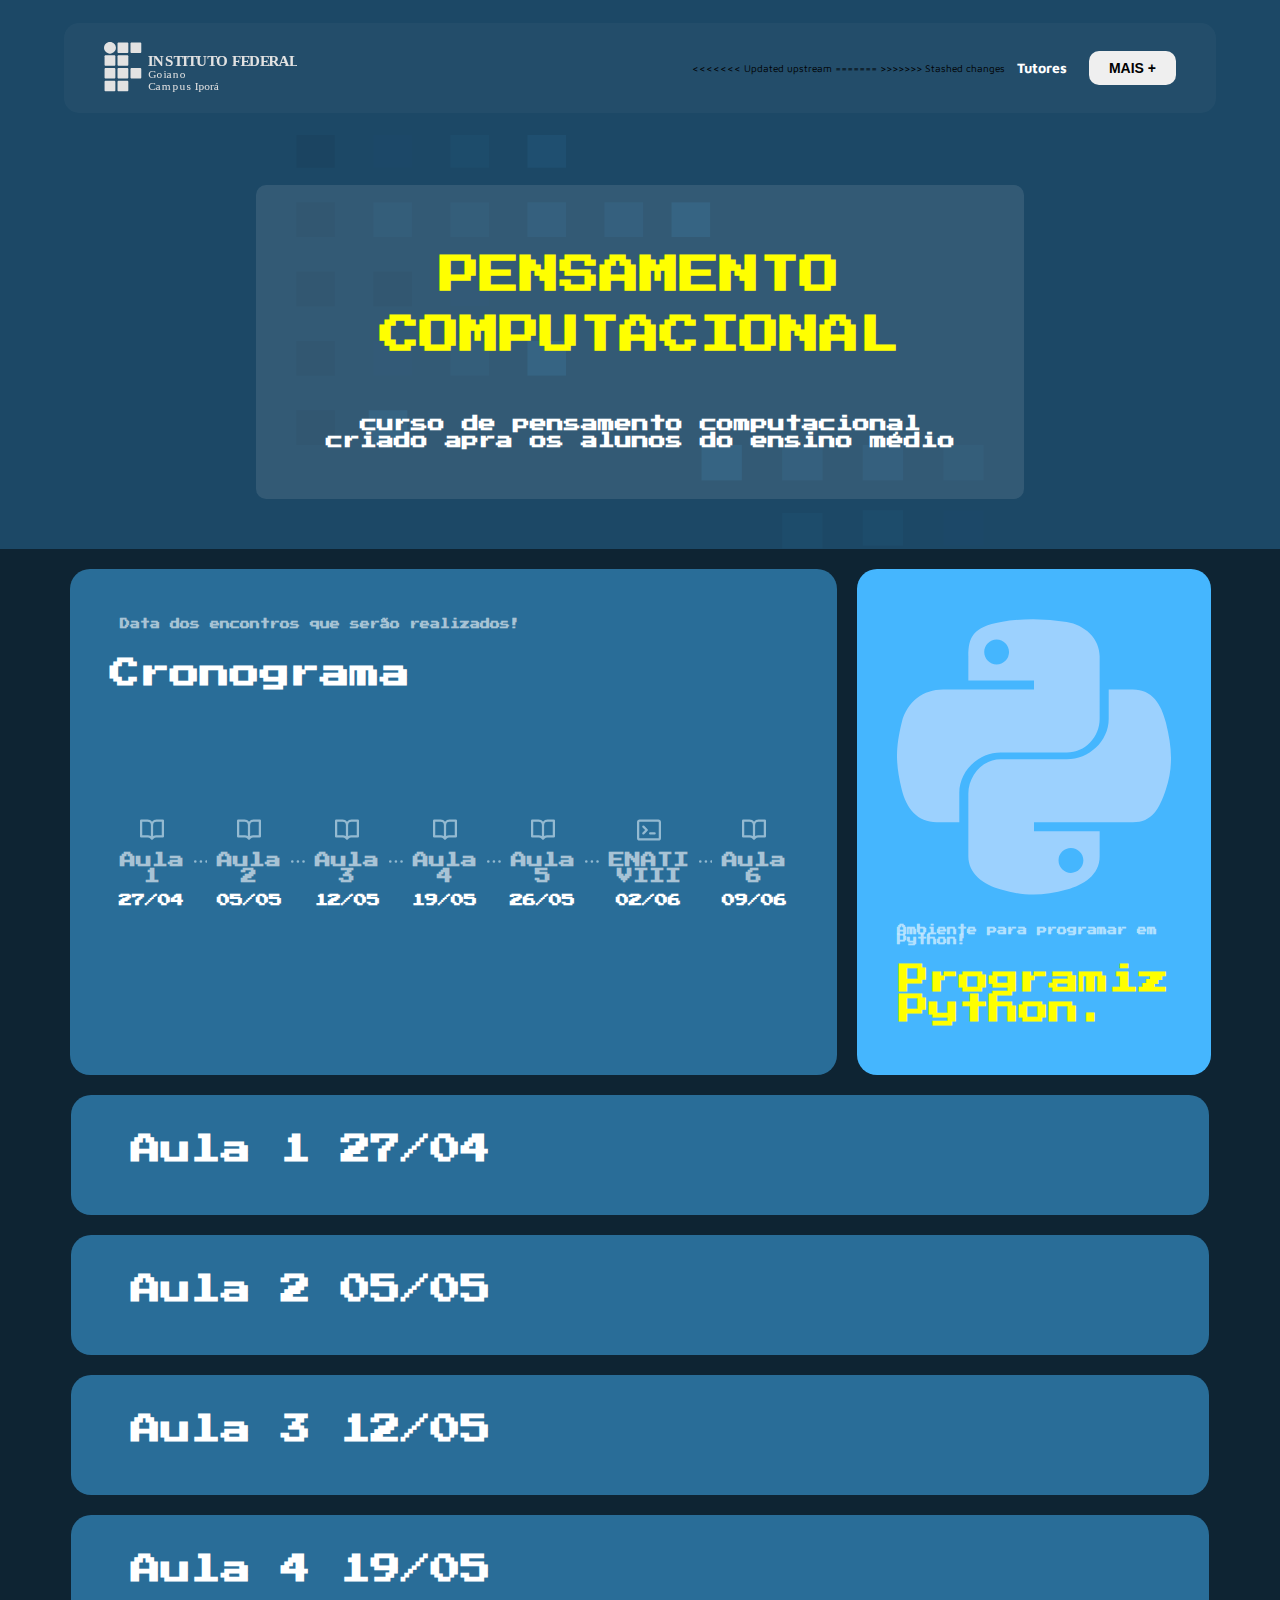
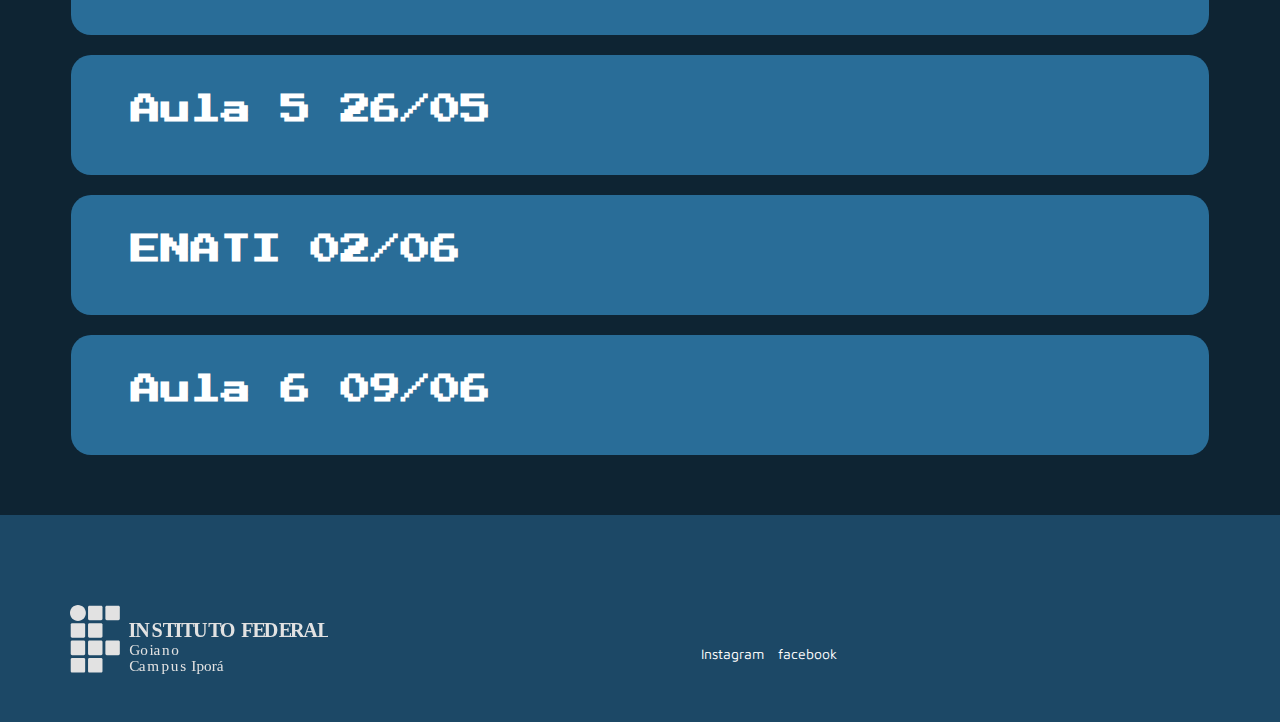
==== index.html @ 0d2b912d "comit1420110522" ====
<!DOCTYPE html>
<html>
	<head>
		<meta charset="UTF-8" />
		<meta http-equiv="X-UA-Compatible" content="IE=edge" />
		<meta name="viewport" content="width=device-width, initial-scale=1.0" />
		<link rel="preconnect" href="https://fonts.googleapis.com" />
		<link rel="preconnect" href="https://fonts.gstatic.com" crossorigin />

		<link href="https://fonts.googleapis.com/css2?family=Maven+Pro:wght@400;600;700;800&family=Press+Start+2P&display=swap" rel="stylesheet">
		<link rel="stylesheet" href="https://fonts.sandbox.google.com/css2?family=Material+Symbols+Outlined:opsz,wght,FILL,GRAD@48,400,0,0" />
	
		<link
			href="https://fonts.googleapis.com/icon?family=Material+Icons"
			rel="stylesheet"
		/>
		<link rel="stylesheet" href="css/main.css" />
		<link rel="stylesheet" href="css/list.css" />
		<link rel="stylesheet" href="css/cards.css" />
		<link rel="stylesheet" href="css/header.css" />
		<link rel="stylesheet" href="css/standart.css" />
		<link rel="stylesheet" href="css/footer.css" />
		


		<link rel="stylesheet" href="css/mobile/header_mobile.css">
		<link rel="stylesheet" href="css/mobile/standart_mobile.css">
		<link rel="stylesheet" href="css/mobile/cards_mobile.css">
		<link rel="stylesheet" href="css/mobile/footer_mobile.css">
		<link rel="stylesheet" href="css/mobile/cronograma_mobile.css">




		<script type="text/javascript" src="javascript/ancora.js" defer></script>
		

		<script type="text/javascript" src="javascript/ancora.js" defer></script>
		<link rel="stylesheet" href="css/svg.css">
		<link rel="stylesheet" href="css/cronograma.css">
		<title>POC</title>
	</head>
	<body>
		
		<div class="container">
			<div class="apresentation-img">
				<svg width="1412" height="1849" viewBox="0 0 1412 1849" fill="none" xmlns="http://www.w3.org/2000/svg">
					<rect width="1412" height="1849" fill="#C80000" fill-opacity="0.01"/>
					<rect y="273.346" width="79.1434" height="71.1838" fill="#0E2433"/>
					<rect y="415.713" width="79.1434" height="71.1839" fill="#0E2433"/>
					<path d="M0 842.816H79.1434V914H0V842.816Z" fill="#0E2433"/>
					<rect x="158.287" y="558.081" width="79.1434" height="71.1838" fill="#0E2433"/>
					<rect y="558.081" width="79.1434" height="71.1838" fill="#0E2433"/>
					<rect y="700.449" width="79.1434" height="71.1838" fill="#0E2433"/>
					<rect x="158.287" y="700.449" width="79.1434" height="71.1838" fill="#1C4877"/>
					<rect x="158.287" y="273.346" width="79.1434" height="71.1838" fill="#1C4877"/>
					<rect x="316.574" y="558.081" width="79.1434" height="71.1838" fill="#1C4877"/>
					<rect y="130.978" width="79.1434" height="71.1838" fill="#1C4877"/>
					<rect x="316.574" y="415.713" width="79.1434" height="71.1839" fill="#296D98"/>
					<rect width="79.1434" height="71.1838" fill="#296D98"/>
					<rect x="316.574" y="700.449" width="79.1434" height="71.1838" fill="#296D98"/>
					<rect x="158.287" y="415.713" width="79.1434" height="71.1839" fill="#296D98"/>
					<rect x="316.574" y="136.673" width="79.1434" height="71.1838" fill="#296D98"/>
					<rect x="316.574" y="273.346" width="79.1434" height="71.1838" fill="#296D98"/>
					<rect x="158.287" y="130.978" width="79.1434" height="71.1838" fill="#296D98"/>
					<rect x="633.147" y="415.713" width="79.1434" height="71.1839" fill="#3792CB"/>
					<rect x="316.574" width="79.1434" height="71.1838" fill="#3792CB"/>
					<rect x="474.86" y="273.346" width="79.1434" height="71.1838" fill="#3792CB"/>
					<rect x="474.86" y="415.713" width="79.1434" height="71.1839" fill="#3792CB"/>
					<rect x="158.287" width="79.1434" height="71.1838" fill="#3792CB"/>
					<rect x="148.79" y="842.816" width="79.1434" height="71.1838" fill="#45B6FE"/>
					<rect x="475" width="79.1434" height="71.1838" fill="#45B6FE"/>
					<rect x="474.86" y="700.449" width="79.1434" height="71.1838" fill="#45B6FE"/>
					<rect x="770.857" y="415.713" width="79.1434" height="71.1839" fill="#45B6FE"/>
					<rect width="82.7747" height="72.8193" transform="matrix(-1 0 0 1 1412 1193.63)" fill="#0E2433"/>
					<rect width="82.7747" height="72.8194" transform="matrix(-1 0 0 1 1412 1339.26)" fill="#0E2433"/>
					<path d="M1412 1776.18H1329.23V1849H1412V1776.18Z" fill="#0E2433"/>
					<rect width="82.7747" height="72.8193" transform="matrix(-1 0 0 1 1246.45 1484.9)" fill="#0E2433"/>
					<rect width="82.7747" height="72.8193" transform="matrix(-1 0 0 1 1412 1484.9)" fill="#0E2433"/>
					<rect width="82.7747" height="72.8193" transform="matrix(-1 0 0 1 1412 1630.54)" fill="#0E2433"/>
					<rect width="82.7747" height="72.8193" transform="matrix(-1 0 0 1 1246.45 1630.54)" fill="#1C4877"/>
					<rect width="82.7747" height="72.8193" transform="matrix(-1 0 0 1 1246.45 1193.63)" fill="#1C4877"/>
					<rect width="82.7747" height="72.8193" transform="matrix(-1 0 0 1 1080.9 1484.9)" fill="#1C4877"/>
					<rect width="82.7747" height="72.8193" transform="matrix(-1 0 0 1 1412 1047.99)" fill="#1C4877"/>
					<rect width="82.7747" height="72.8194" transform="matrix(-1 0 0 1 1080.9 1339.26)" fill="#296D98"/>
					<rect width="82.7747" height="72.8193" transform="matrix(-1 0 0 1 1412 914)" fill="#296D98"/>
					<rect width="82.7747" height="72.8193" transform="matrix(-1 0 0 1 1080.9 1630.54)" fill="#296D98"/>
					<rect width="82.7747" height="72.8194" transform="matrix(-1 0 0 1 1246.45 1339.26)" fill="#296D98"/>
					<rect width="82.7747" height="72.8193" transform="matrix(-1 0 0 1 1080.9 1053.81)" fill="#296D98"/>
					<rect width="82.7747" height="72.8193" transform="matrix(-1 0 0 1 1080.9 1193.63)" fill="#296D98"/>
					<rect width="82.7747" height="72.8193" transform="matrix(-1 0 0 1 1246.45 1047.99)" fill="#296D98"/>
					<rect width="82.7747" height="72.8194" transform="matrix(-1 0 0 1 749.803 1339.26)" fill="#3792CB"/>
					<rect width="82.7747" height="72.8193" transform="matrix(-1 0 0 1 1080.9 914)" fill="#3792CB"/>
					<rect width="82.7747" height="72.8193" transform="matrix(-1 0 0 1 915.352 1193.63)" fill="#3792CB"/>
					<rect width="82.7747" height="72.8194" transform="matrix(-1 0 0 1 915.352 1339.26)" fill="#3792CB"/>
					<rect width="82.7747" height="72.8193" transform="matrix(-1 0 0 1 1246.45 914)" fill="#3792CB"/>
					<rect width="82.7747" height="72.8193" transform="matrix(-1 0 0 1 1256.38 1776.18)" fill="#45B6FE"/>
					<rect width="82.7747" height="72.8193" transform="matrix(-1 0 0 1 915.206 914)" fill="#45B6FE"/>
					<rect width="82.7747" height="72.8193" transform="matrix(-1 0 0 1 915.352 1630.54)" fill="#45B6FE"/>
					<rect width="82.7747" height="72.8194" transform="matrix(-1 0 0 1 605.775 1339.26)" fill="#45B6FE"/>
					</svg>
					
					
			</div>
	
			<header>
				<div class="header-container">
					<div class="logo">
						<a href="index.html"><img src="images/logoIfCinza.svg" alt="" /></a>
						
					</div>
	
					<div class="nav-menu">
						<ul>
<<<<<<< Updated upstream

												
=======
>>>>>>> Stashed changes
							<li><a href="tutores.html">Tutores</a></li>
							
						</ul>
	
						<a href="https://ifgoiano.edu.br/home/index.php/ipora.html" target="_blank"><button>MAIS +</button></a>
					</div>
					<div class="nav-button">
						<span class="material-symbols-outlined">menu</span>
					</div>
				</div>
			</header>
	
		   
			<div id="apresentation">
				<h1>PENSAMENTO COMPUTACIONAL</h1>
				<h3>curso de pensamento computacional criado apra os alunos do ensino médio</h3>
			</div>
	
			<div class="card-container">
				<div class="card medium">
			
					<h4>Data dos encontros que serão realizados!</h4>
	
					<div class="card-content">

						<h2>Cronograma</h2>

						<div class="cronograma recolhido">
							<div class="cronograma-content">

										
							<div class="cronograna-aula">
								<a href="#card-aula1" class="link">
									<svg xmlns:xlink="http://www.w3.org/1999/xlink" xmlns="http://www.w3.org/2000/svg" aria-hidden="true" height="24" viewBox="0 0 16 16" version="1.1" width="24" data-view-component="true" class="octicon octicon-book mr-2 svg-cronograma">
										<path fill-rule="evenodd" d="M0 1.75A.75.75 0 01.75 1h4.253c1.227 0 2.317.59 3 1.501A3.744 3.744 0 0111.006 1h4.245a.75.75 0 01.75.75v10.5a.75.75 0 01-.75.75h-4.507a2.25 2.25 0 00-1.591.659l-.622.621a.75.75 0 01-1.06 0l-.622-.621A2.25 2.25 0 005.258 13H.75a.75.75 0 01-.75-.75V1.75zm8.755 3a2.25 2.25 0 012.25-2.25H14.5v9h-3.757c-.71 0-1.4.201-1.992.572l.004-7.322zm-1.504 7.324l.004-5.073-.002-2.253A2.25 2.25 0 005.003 2.5H1.5v9h3.757a3.75 3.75 0 011.994.574z" ></path>
									</svg>
									<h4>Aula 1</h4>
									<h5>27/04</h5>
								</a>
							</div>

							<svg class="reticences" xmlns:xlink="http://www.w3.org/1999/xlink" xmlns="http://www.w3.org/2000/svg" aria-label="More options" role="img" height="24" viewBox="0 0 16 16" version="1.1" width="24" data-view-component="true" class="octicon octicon-kebab-horizontal">
								<path d="M8 9a1.5 1.5 0 100-3 1.5 1.5 0 000 3zM1.5 9a1.5 1.5 0 100-3 1.5 1.5 0 000 3zm13 0a1.5 1.5 0 100-3 1.5 1.5 0 000 3z" fill="#8B949E"  class="svg-pontos"></path>
							</svg>

							<div class="cronograna-aula">
								<a href="#card-aula2" class="link">
									<svg xmlns:xlink="http://www.w3.org/1999/xlink" xmlns="http://www.w3.org/2000/svg" aria-hidden="true" height="24" viewBox="0 0 16 16" version="1.1" width="24" data-view-component="true" class="octicon octicon-book mr-2 svg-cronograma">
										<path fill-rule="evenodd" d="M0 1.75A.75.75 0 01.75 1h4.253c1.227 0 2.317.59 3 1.501A3.744 3.744 0 0111.006 1h4.245a.75.75 0 01.75.75v10.5a.75.75 0 01-.75.75h-4.507a2.25 2.25 0 00-1.591.659l-.622.621a.75.75 0 01-1.06 0l-.622-.621A2.25 2.25 0 005.258 13H.75a.75.75 0 01-.75-.75V1.75zm8.755 3a2.25 2.25 0 012.25-2.25H14.5v9h-3.757c-.71 0-1.4.201-1.992.572l.004-7.322zm-1.504 7.324l.004-5.073-.002-2.253A2.25 2.25 0 005.003 2.5H1.5v9h3.757a3.75 3.75 0 011.994.574z" ></path>
									</svg>
									<h4>Aula 2</h4>
									<h5>05/05</h5>
								</a>
							</div>

							<svg class="reticences"  xmlns:xlink="http://www.w3.org/1999/xlink" xmlns="http://www.w3.org/2000/svg" aria-label="More options" role="img" height="24" viewBox="0 0 16 16" version="1.1" width="24" data-view-component="true" class="octicon octicon-kebab-horizontal">
								<path d="M8 9a1.5 1.5 0 100-3 1.5 1.5 0 000 3zM1.5 9a1.5 1.5 0 100-3 1.5 1.5 0 000 3zm13 0a1.5 1.5 0 100-3 1.5 1.5 0 000 3z" fill="#8B949E" class="svg-pontos"></path>
							</svg>

							<div class="cronograna-aula">
								<a href="#card-aula3" class="link">
									<svg xmlns:xlink="http://www.w3.org/1999/xlink" xmlns="http://www.w3.org/2000/svg" aria-hidden="true" height="24" viewBox="0 0 16 16" version="1.1" width="24" data-view-component="true" class="octicon octicon-book mr-2 svg-cronograma">
										<path fill-rule="evenodd" d="M0 1.75A.75.75 0 01.75 1h4.253c1.227 0 2.317.59 3 1.501A3.744 3.744 0 0111.006 1h4.245a.75.75 0 01.75.75v10.5a.75.75 0 01-.75.75h-4.507a2.25 2.25 0 00-1.591.659l-.622.621a.75.75 0 01-1.06 0l-.622-.621A2.25 2.25 0 005.258 13H.75a.75.75 0 01-.75-.75V1.75zm8.755 3a2.25 2.25 0 012.25-2.25H14.5v9h-3.757c-.71 0-1.4.201-1.992.572l.004-7.322zm-1.504 7.324l.004-5.073-.002-2.253A2.25 2.25 0 005.003 2.5H1.5v9h3.757a3.75 3.75 0 011.994.574z"></path>
									</svg>
									<h4>Aula 3</h4>
									<h5>12/05</h5>
								</a>
							</div>

							<svg class="reticences"  xmlns:xlink="http://www.w3.org/1999/xlink" xmlns="http://www.w3.org/2000/svg" aria-label="More options" role="img" height="24" viewBox="0 0 16 16" version="1.1" width="24" data-view-component="true" class="octicon octicon-kebab-horizontal">
								<path d="M8 9a1.5 1.5 0 100-3 1.5 1.5 0 000 3zM1.5 9a1.5 1.5 0 100-3 1.5 1.5 0 000 3zm13 0a1.5 1.5 0 100-3 1.5 1.5 0 000 3z" fill="#8B949E" class="svg-pontos"></path>
							</svg>

							<div class="cronograna-aula">
								<a href="#card-aula4" class="link">
									<svg xmlns:xlink="http://www.w3.org/1999/xlink" xmlns="http://www.w3.org/2000/svg" aria-hidden="true" height="24" viewBox="0 0 16 16" version="1.1" width="24" data-view-component="true" class="octicon octicon-book mr-2 svg-cronograma">
										<path fill-rule="evenodd" d="M0 1.75A.75.75 0 01.75 1h4.253c1.227 0 2.317.59 3 1.501A3.744 3.744 0 0111.006 1h4.245a.75.75 0 01.75.75v10.5a.75.75 0 01-.75.75h-4.507a2.25 2.25 0 00-1.591.659l-.622.621a.75.75 0 01-1.06 0l-.622-.621A2.25 2.25 0 005.258 13H.75a.75.75 0 01-.75-.75V1.75zm8.755 3a2.25 2.25 0 012.25-2.25H14.5v9h-3.757c-.71 0-1.4.201-1.992.572l.004-7.322zm-1.504 7.324l.004-5.073-.002-2.253A2.25 2.25 0 005.003 2.5H1.5v9h3.757a3.75 3.75 0 011.994.574z" ></path>
									</svg>
									<h4>Aula 4</h4>
									<h5>19/05</h5>
								</a>
							</div>

							<svg class="reticences"  xmlns:xlink="http://www.w3.org/1999/xlink" xmlns="http://www.w3.org/2000/svg" aria-label="More options" role="img" height="24" viewBox="0 0 16 16" version="1.1" width="24" data-view-component="true" class="octicon octicon-kebab-horizontal">
								<path d="M8 9a1.5 1.5 0 100-3 1.5 1.5 0 000 3zM1.5 9a1.5 1.5 0 100-3 1.5 1.5 0 000 3zm13 0a1.5 1.5 0 100-3 1.5 1.5 0 000 3z" fill="#8B949E" class="svg-pontos"></path>
							</svg>

							<div class="cronograna-aula">
								<a href="#card-aula5" class="link">
									<svg xmlns:xlink="http://www.w3.org/1999/xlink" xmlns="http://www.w3.org/2000/svg" aria-hidden="true" height="24" viewBox="0 0 16 16" version="1.1" width="24" data-view-component="true" class="octicon octicon-book mr-2 svg-cronograma">
										<path fill-rule="evenodd" d="M0 1.75A.75.75 0 01.75 1h4.253c1.227 0 2.317.59 3 1.501A3.744 3.744 0 0111.006 1h4.245a.75.75 0 01.75.75v10.5a.75.75 0 01-.75.75h-4.507a2.25 2.25 0 00-1.591.659l-.622.621a.75.75 0 01-1.06 0l-.622-.621A2.25 2.25 0 005.258 13H.75a.75.75 0 01-.75-.75V1.75zm8.755 3a2.25 2.25 0 012.25-2.25H14.5v9h-3.757c-.71 0-1.4.201-1.992.572l.004-7.322zm-1.504 7.324l.004-5.073-.002-2.253A2.25 2.25 0 005.003 2.5H1.5v9h3.757a3.75 3.75 0 011.994.574z" ></path>
									</svg>
									<h4>Aula 5</h4>
									<h5>26/05</h5>
								</a>
							</div>

							<svg class="reticences" xmlns:xlink="http://www.w3.org/1999/xlink" xmlns="http://www.w3.org/2000/svg" aria-label="More options" role="img" height="24" viewBox="0 0 16 16" version="1.1" width="24" data-view-component="true" class="octicon octicon-kebab-horizontal">
								<path d="M8 9a1.5 1.5 0 100-3 1.5 1.5 0 000 3zM1.5 9a1.5 1.5 0 100-3 1.5 1.5 0 000 3zm13 0a1.5 1.5 0 100-3 1.5 1.5 0 000 3z" fill="#8B949E" class="svg-pontos"></path>
							</svg>

							<div class="cronograna-aula">
								<a href="#card-enati" class="link">
									<svg xmlns:xlink="http://www.w3.org/1999/xlink" xmlns="http://www.w3.org/2000/svg" aria-hidden="true" height="24" viewBox="0 0 16 16" version="1.1" width="24" data-view-component="true" class="octicon octicon-terminal mr-2">
										<path fill-rule="evenodd" d="M0 2.75C0 1.784.784 1 1.75 1h12.5c.966 0 1.75.784 1.75 1.75v10.5A1.75 1.75 0 0114.25 15H1.75A1.75 1.75 0 010 13.25V2.75zm1.75-.25a.25.25 0 00-.25.25v10.5c0 .138.112.25.25.25h12.5a.25.25 0 00.25-.25V2.75a.25.25 0 00-.25-.25H1.75zM7.25 8a.75.75 0 01-.22.53l-2.25 2.25a.75.75 0 11-1.06-1.06L5.44 8 3.72 6.28a.75.75 0 111.06-1.06l2.25 2.25c.141.14.22.331.22.53zm1.5 1.5a.75.75 0 000 1.5h3a.75.75 0 000-1.5h-3z" fill="#C9D1D9" class="svg-pontos"></path>
									</svg>
									<h4>ENATI VIII</h4>
									<h5>02/06</h5>
								</a>
							</div>

							<svg class="reticences"  xmlns:xlink="http://www.w3.org/1999/xlink" xmlns="http://www.w3.org/2000/svg" aria-label="More options" role="img" height="24" viewBox="0 0 16 16" version="1.1" width="24" data-view-component="true" class="octicon octicon-kebab-horizontal">
								<path d="M8 9a1.5 1.5 0 100-3 1.5 1.5 0 000 3zM1.5 9a1.5 1.5 0 100-3 1.5 1.5 0 000 3zm13 0a1.5 1.5 0 100-3 1.5 1.5 0 000 3z" fill="#8B949E" class="svg-pontos"></path>
							</svg>

							<div class="cronograna-aula">
								<a href="#card-aula6" class="link">
									<svg xmlns:xlink="http://www.w3.org/1999/xlink" xmlns="http://www.w3.org/2000/svg" aria-hidden="true" height="24" viewBox="0 0 16 16" version="1.1" width="24" data-view-component="true" class="octicon octicon-book mr-2 svg-cronograma">
										<path fill-rule="evenodd" d="M0 1.75A.75.75 0 01.75 1h4.253c1.227 0 2.317.59 3 1.501A3.744 3.744 0 0111.006 1h4.245a.75.75 0 01.75.75v10.5a.75.75 0 01-.75.75h-4.507a2.25 2.25 0 00-1.591.659l-.622.621a.75.75 0 01-1.06 0l-.622-.621A2.25 2.25 0 005.258 13H.75a.75.75 0 01-.75-.75V1.75zm8.755 3a2.25 2.25 0 012.25-2.25H14.5v9h-3.757c-.71 0-1.4.201-1.992.572l.004-7.322zm-1.504 7.324l.004-5.073-.002-2.253A2.25 2.25 0 005.003 2.5H1.5v9h3.757a3.75 3.75 0 011.994.574z" ></path>
									</svg>
									<h4>Aula 6</h4>
									<h5>09/06</h5>
								</a>
							</div>
							</div>
					
							<div class="botao-expandir">
								<span id="expandir" class="material-symbols-outlined">
									expand_more
									</span>
							</div>

						</div>
					</div>
					
				</div>
				<div class="card small" id="card-programiz">
					<svg xmlns:xlink="http://www.w3.org/1999/xlink" xmlns="http://www.w3.org/2000/svg"  viewBox="0 0 24 25" class="change-lang-btn-icon svg replaced-svg svg-python" width="24"  height="25" >
						<path fill-opacity="1" d="M9.091 11.663h5.782c1.61 0 2.877-1.353 2.877-2.96V3.225c0-1.559-1.315-2.73-2.886-2.99A18.088 18.088 0 0011.853 0a16.25 16.25 0 00-2.738.235c-2.45.43-2.866 1.33-2.866 2.99v2.132H12v.788H4.025C2.342 6.145.868 7.152.408 9.064c-.532 2.191-.556 3.531 0 5.82.411 1.702 1.394 2.888 3.076 2.888h1.972V15.2c0-1.9 1.672-3.538 3.635-3.538zm-.364-7.707c-.6 0-1.087-.489-1.087-1.093 0-.606.486-1.1 1.087-1.1.597 0 1.086.494 1.086 1.1a1.09 1.09 0 01-1.086 1.093zm14.83 5.108c-.416-1.665-1.21-2.919-2.895-2.919h-2.118v2.558c0 1.98-1.744 3.551-3.671 3.551H9.091c-1.584 0-2.842 1.444-2.842 3.02v5.479c0 1.558 1.338 2.475 2.868 2.923 1.833.535 3.568.632 5.76 0 1.458-.42 2.873-1.264 2.873-2.923V18.56H12v-.788h8.662c1.682 0 2.31-1.138 2.895-2.89.604-1.801.578-3.506 0-5.818zm-8.32 10.958c.6 0 1.087.488 1.087 1.093 0 .606-.486 1.1-1.087 1.1a1.095 1.095 0 01-1.086-1.1 1.09 1.09 0 011.086-1.093z" ></path>
					</svg>

					<h4>Ambiente para programar em Python!</h4>
	
					<div class="card-items">
						<div class="card-content">
							<h2>Programiz Python.</h2>
						</div>
					</div>
				</div>
		
				<div class="card large" id="card-aula1">	
					<div class="card-content">
						<h2>Aula 1 27/04</h2>
	
						<p>
							
						</p>
					</div>
				</div>

				<div class="card large" id="card-aula2">	
					<div class="card-content">
						<h2>Aula 2 05/05</h2>
	
						<p>
							
						</p>
					</div>
				</div>

				<div class="card large" id="card-aula3">	
					<div class="card-content">
						<h2>Aula 3 12/05</h2>
	
						<p>
							
						</p>
					</div>
				</div>

				<div class="card large" id="card-aula4">	
					<div class="card-content">
						<h2>Aula 4 19/05</h2>
	
						<p>
							
						</p>
					</div>
				</div>

				<div class="card large" id="card-aula5">	
					<div class="card-content">
						<h2>Aula 5 26/05</h2>
	
						<p>
							
						</p>
					</div>
				</div>

				<div class="card large" id="card-enati">	
					<div class="card-content">
						<h2>ENATI 02/06</h2>
	
						<p>
							
						</p>
					</div>
				</div>

				<div class="card large" id="card-aula6">	
					<div class="card-content">
						<h2>Aula 6 09/06</h2>
	
						<p>
							
						</p>
					</div>
				</div>
			</div>
		</div>

		<footer class="">
			<div class="upper">

				<div class="img">
					<img src="images/logoIfCinza.svg" alt="" />
				</div>
				

				<div class="social-media">
					<a
						href="https://www.instagram.com/ifgoianocampusipora/"
						target="_blank"
					>
						Instagram
					</a>

					<a
						href="https://www.facebook.com/ifgoianocampusipora/"
						target="_blank"
					>
						facebook
					</a>
				
				</div>
			</div>
			
				
			</div>
		</footer>

		<script src="javascript/mobile.js"></script>
	</body>
</html>
---- css/main.css ----
* {
	padding: 0;
	margin: 0;
	box-sizing: border-box;
}

:root{

	--blue-one:#0e2433;
	--blue-two:#1c4866;
	--blue-three:#296d98;
	--blue-four:#3792cb;
	--blue-five:#45b6fe;
	--yelow:#ffff00;
	--color-white:#fff;
	--color-black:#000;

	font-size: 62.5%;
}
body{
	font-family: 'Maven Pro', sans-serif;
	background-color: var(--blue-two);
	position: relative;
}

h1,h2,h3,h4,h5,h6{
	font-family: 'Press Start 2P', 'cursive';
}

.material-symbols-outlined{
	color: var(--color-white);
}

a{
	text-decoration: none;
	color: white;
}
---- css/list.css ----
.list-container {
	width: 100%;
	padding:2rem 6rem 6rem;

	display: flex;
	justify-content: space-between;
	flex-wrap: wrap;
	padding: 5rem;
	background-color: var(--color-white);
}

.list-item {
	width: 47%;
	display: flex;
	justify-content: space-between;
	align-items: center;
	margin-bottom: 30px;
}
.list-item > span {
	font-size: 6rem;
	color: var(--color-secondary);
}

.list-texts-container {
	margin-left: 20px;
}

.list-texts-container > span {
	display: block;
	color: var(--color-secondary);
	font-weight: bold;
	font-size: 1.9rem;
}

.list-texts-container > p {
	font-size: 1.5rem;
	text-align: justify;
}
---- css/cards.css ----
.card-container{
    width: 100%;
    background-color: var(--blue-one);
 
    padding:2rem 5rem 5rem;
    color: var(--color-white);

    display: flex;
    flex-wrap: wrap;
    align-items: center;
    justify-content: center;
    align-content: flex-start;
    padding-top: 1rem;
    
}

.card{
    
    background-color: var(--blue-three);
    width: 100%;

    height: 50.6rem;

    border-radius: 2rem;
    padding: 4rem;

    position: relative;

    
}

.card-content{
    z-index: 2;   
}

.card-content-aula{
    z-index: 2;
    width: 70%;
}


/* formataçao dos cards por tamanho */

/* ============================= card medio =========================== */

.card.small{
    cursor: pointer;
    background-color: var(--blue-five);
    max-width: 30%;
    margin: 1rem;

    display: flex;
    align-items: flex-start;
    flex-direction: column;
    justify-content: flex-end;
}

.card.small .card-items{
    display: flex;

    width: 100%;
    max-height: 100%;
}

.card.small h4{
    color:rgba(255, 255, 255, .6);

    padding:1rem ;
    padding-left:0 ;

    margin-bottom: 1rem;
}

.card.small h2{
    font-size: 3rem;
    padding:0 .2rem 1rem;
    color: var(--yelow);
}

.card.small p{
    font-size: 2rem;
   margin-top: 1rem;
   
    
}

.card.small .card-img{
    max-height: 30rem;
    height:100%;

    grid-area: a;
    align-self: flex-end;

}

.card.small .card-img img{
    width: 100%;
    height: 100%;
     
 }


/* ============================= card medio ===========================*/
.card.medium{
    
    max-width: 65%;
    margin: 1rem;
    
    display: flex;
    flex-direction: column;

   
}

.card.medium .card-content{
    width: 100%;
    height: 80%;
    
}

.card.medium h4{
    color:rgba(255, 255, 255, .6);

    padding:1rem;
}

.card.medium h2{
    font-size: 3rem;
    padding:2rem 0 ;
}

.card.medium p{
    font-size: 2rem;
    max-width: 90%;
    
}

.card.medium .card-img{
    max-width: 50rem;
    width: 100%;

    display: flex;
    align-items: center;
    position: absolute;
    bottom: 0;

}

.card-img img{
   width: 100%;
   height: 100%;
    
  
}


/* ========================== card grande ====================*/ 
.card.large{
    width: 96.5%;
    height: fit-content;
    font-size: 2.5rem;
    margin:1rem; 
    cursor: pointer;
    display: flex;
}

.card.large p{
    padding: .6rem 2rem .2rem;
}

.card.large h4{
    color:rgba(255, 255, 255, .2);

    padding:1rem 2rem 5rem ;
}

.card.card.large h2{
    font-size: 3rem;
    padding:0 2rem .2rem;
}

.card.card.large p{
    font-size: 2rem;
    max-width: 50%;
    text-align: justify;
}

.card.large .card-img{
    max-height: 30rem;
    height: 90%;    
   
   

    display: flex;
    align-items: center;
    position: absolute;
    bottom: 0;
    right: 5%;
}
.card.large .card-img img{
    width: 100%;
   height: 100%;
    
}



@media (max-width:920px) {
    
    .card.small{
        width: 100%;
        max-width: 100%;
        font-size: 2.5rem;
        margin:1rem; 
        height: 50.6rem;
    }

    .card.medium {
        width: 100%;
        max-width: 100%;
        font-size: 2.5rem;
        margin:1rem; 
        height: 50.6rem;
    }

    
}


@media (max-width:500px) {
    .card.small, .card.medium, .card.card.large{
        max-width: 90%;
        margin: 1rem;
        
        display: flex;
        flex-direction: column;

    }
}
---- css/header.css ----
header{
    background-color: var(--blue-two); 

    width: 100%;
    height: 15vh;

    display: flex;
    align-items: center;
    justify-content: center;
}

header button a{
    color: var(--color-black);
}

.header-container {

    background-color: rgba(255, 255, 255, .03);

    width: 90%;
    height: 10vh;
    border-radius: 1.5rem;

    padding:.5rem 4rem;

    display: flex;
    justify-content: space-between;
}


.logo {   
    height: 100%;
    width: fit-content;
    
    display: flex;
    align-items: center;
    justify-content: center;
}

.logo a{
    display: flex;
    align-items: center;
    height: 100%;
}

.logo a img {
  
    max-height: 65%;
}

.header-container .nav-button{
    display: none;
    visibility: hidden;
}

.nav-menu {
    display: flex;
   
    align-items: center;
    justify-content: center;
}

.nav-menu.mobile {

    display: none;
    visibility: hidden;
    
}


.nav-menu ul {
    display: flex;
   
    align-items: center;
    justify-content: center;
    list-style: none;
}

.nav-menu ul li {

    margin: 0 .2rem ;

    
}

.nav-menu ul li a{
    text-decoration: none;

    font-weight:700;
    font-size: 1.4rem;
    color: var(--color-white);
    /*background-color: var(--color-secondary);*/

    padding: .5rem 1rem ;
    
    

}

.nav-menu ul li a:hover{
   
    border-bottom:.1rem solid var(--yelow);
   
}


.nav-menu button {

    margin-left: 1rem;
    padding: .9rem 2rem;
    border-radius: 1rem;
    border: none;

    font-weight: bold;
    font-size: 1.4rem;
}

.nav-menu button:hover {

    transition: background-color .2s linear;
    background-color: var(--yelow);
    
}
---- css/standart.css ----
.apresentation-img svg{
    max-width: 100%;
    max-height: 100vh;

    position: absolute;
    z-index: -100;
    filter: opacity(.1);
}

#apresentation{
    width: 60%;

    background-color: rgba(255, 255, 255, 0.1);
    padding: 5rem;
    border-radius: 1rem;

    
    margin: 5rem auto;
    display: flex;
    flex-direction: column;
    
    align-items: center;
    justify-content: center;
}

#apresentation h1{
    font-size: 4rem;
    text-align: center;
    line-height: 6rem;
    margin-top: 1rem;
    margin-bottom: 5rem;
    color:var(--yelow);
    

}

#apresentation h3{
    font-size: 1.7rem;
    text-align: center;
    color: var(--color-white);
}


@media (max-) {
    
}
---- css/footer.css ----
footer {
	background-color: var(--color-primary);
	display: flex;
	flex-direction: column;
	color: white;

	margin-top: 7rem;
	padding: 2rem 7rem;
	font-size: 1.4rem;
}

footer .upper {
	display: flex;
	justify-content: space-between;
}


footer .upper .columns {
	display: flex;
	flex-wrap: wrap;
	justify-content: flex-start;
	width: 50%;
}


footer .upper .columns .column {
	margin-right: 5rem;
}

.upper .columns .column .column-title{
	color:var(--color-secondary);
}


footer .upper .columns .column strong {
	display: block;
	margin-bottom: 0.5rem;
}

footer .upper .columns .column ul {
	list-style: none;
}

footer .upper .social-media{
	margin: 4rem auto;
}
footer .upper .social-media a {
	text-decoration: none;
	color: var(--color-secondary);
	transition: all 300ms ease;
	padding: 0.5rem;
	border-radius: 1rem;
}

footer .upper .social-media a:hover {
	background-color: white;
	color: var(--color-primary);
}

footer .bottom {
	border-top: 1px solid var(--color-secondary);
	padding-top: 0.5rem;
	margin-top: 7rem;
	display: flex;
	justify-content: space-between;
}

footer .bottom ul > li {
	display: inline-block;
	margin-right: 1rem;
}
---- css/mobile/header_mobile.css ----
.mobile .nav-menu.desactive{

    display: none;
    visibility: hidden;
}

.mobile .nav-menu{

    
    position: absolute;
    background-color: var(--blue-two);
    width: 100%;
    height: 30vh;
    top: 15vh;
    left: 0;

    flex-direction: column;
    overflow: hidden;
    
}

.mobile  .nav-menu ul {
    height: 50%;
    flex-direction: column;
    margin-bottom: 2rem;

}

.mobile  .nav-menu ul li{

    margin:1rem 0;
}

.mobile .header-container .nav-button{
    
    display:flex;
    align-items:center;
    justify-content:center;
    visibility: visible;

}

.mobile .nav-menu button {
    margin-left: 0;
}
---- css/mobile/standart_mobile.css ----
.mobile #apresentation{
    width: 90%;
}


.mobile  #apresentation h1{
    font-size: 2rem;
    line-height: 2.5rem;
}

.mobile #apresentation h3{
    font-size: 1rem;
    line-height: 2rem;
}
---- css/mobile/cards_mobile.css ----
.titles {
    width: 100%;
	display: flex;
    justify-content: center;
}


.titles h1{
	display:flex;
    align-items: center;
    justify-content: center;
    margin-bottom: 1.5rem;

}

.mobile .card-container{
    width: 100%;
    background-color: var(--blue-one);
 
    padding: 0;
    color: var(--color-white);

    display: flex;
    flex-wrap: wrap;
    align-items: center;
    justify-content: center;
    align-content: flex-start;
    
}


.mobile .card.medium,
.mobile .card.large {

    background-color: var(--blue-three);
    width: 100%;

    height: 50.6rem;

    border-radius: 2rem;
    padding: 4rem;

    position: relative;
    margin:1rem;

}

.mobile .card.large {

    height: fit-content;


}

.mobile .card.large h2{

    text-align: center;   
    line-height: 5rem; 

}


.mobile .card.small .card-content ,
.mobile .card.medium .card-content ,
.mobile .card.large .card-content{


    width: 100%;
    z-index: 2;
}


.mobile .card.small h4,
.mobile .card.medium h4,
.mobile .card.large h4 {

    font-size: 1rem;
}

.mobile .card.small p,
.mobile .card.medium p,
.mobile .card.large p {
    font-size: 2rem;
    max-width: 90%;
}

.mobile .card.small .card-img,
.mobile .card.medium .card-img ,
.mobile .card.large .card-img{
    display:none;
    visibility: hidden;
    
}
---- css/mobile/footer_mobile.css ----
.mobile .bottom ul {

	display:flex;
	flex-direction: column;
	justify-content: center;
	
}

.mobile ul > li {

	text-align: center;
	margin: 1rem 2rem;
}


.mobile .upper{
	display: initial;
}

.mobile .upper .img img{
	width: 90%;
}

.mobile .upper .columns{
	width: 100%;
	display: flex;
	flex-direction:column;
	flex-wrap: nowrap;
	justify-content: center;
}

.mobile .upper .columns .column {
	margin-right:0px;
	margin: 2rem 3rem;
}
.mobile .upper .columns .column .column-title{
	display: flex;
	justify-content: center;
	margin-bottom: 1rem;
	
}

.mobile .upper .columns .column ul {
	margin-left:.8rem;
}

.mobile .bottom {
	margin-top: 7rem;
	display: flex;
	flex-direction: column;

	justify-content: space-between;
}

.mobile .bottom ul {
	margin-bottom: 3rem;
}

.mobile .bottom ul > li {
	margin: 1rem 2rem;
}

.mobile .bottom span {

	display: flex;
	justify-content: center;
}
---- css/mobile/cronograma_mobile.css ----
.mobile .card.medium {
    height: auto;
}

.mobile .card.medium h2{
   font-size: 2.5rem;
}

.mobile .cronograma.recolhido .cronograma-content{
    display: none;
}

.mobile .cronograma-content{

    flex-direction: column;
}

.mobile .cronograna-aula {
    width: 100%;
    height: 5rem;
}

.mobile .cronograna-aula a{

    display: flex;
    flex-direction: row;
    width: 100%;
}

.mobile .reticences{
    display: none;
}

.mobile .botao-expandir{
    display: flex ;
    align-items: center;
    justify-content: center;
}
---- css/svg.css ----
.svg-python{
    width: 100%;
    height: 100%;
    fill: #9cd1fe;
}

.svg-cronograma{
    fill: #94BAD1;
}

.svg-pontos{
    fill: #94BAD1;
}

.svg-exemplos{
    width: 30%;
    background-color: skyblue;
}
---- css/cronograma.css ----
.cronograma{
    /*background-color: red;*/
    width: 100%;
    height: 90%;
    display: flex;
    flex-direction: column;
    align-items: center;
    justify-content: space-evenly;
    flex-wrap: nowrap;
}


.cronograma-content{
    width: 100%;

    display: flex;
    justify-content: start;
    align-items: center;
    justify-content: space-evenly;
    flex-wrap: nowrap;
}
.link{
    display: flex;
    flex-direction: column;
    justify-content: center;
    align-items: center;
  
    text-decoration: none;
    color: white;

}

.cronograna-aula{
    font-family:'Press Start 2P', 'cursive';
    width: 15%; 
    cursor: pointer;
    font-size: medium;
    text-align: center;
}

.botao-expandir{
    margin: 2rem 0 auto;
    width: 5rem;
    height: 4rem;
    display: none;
}
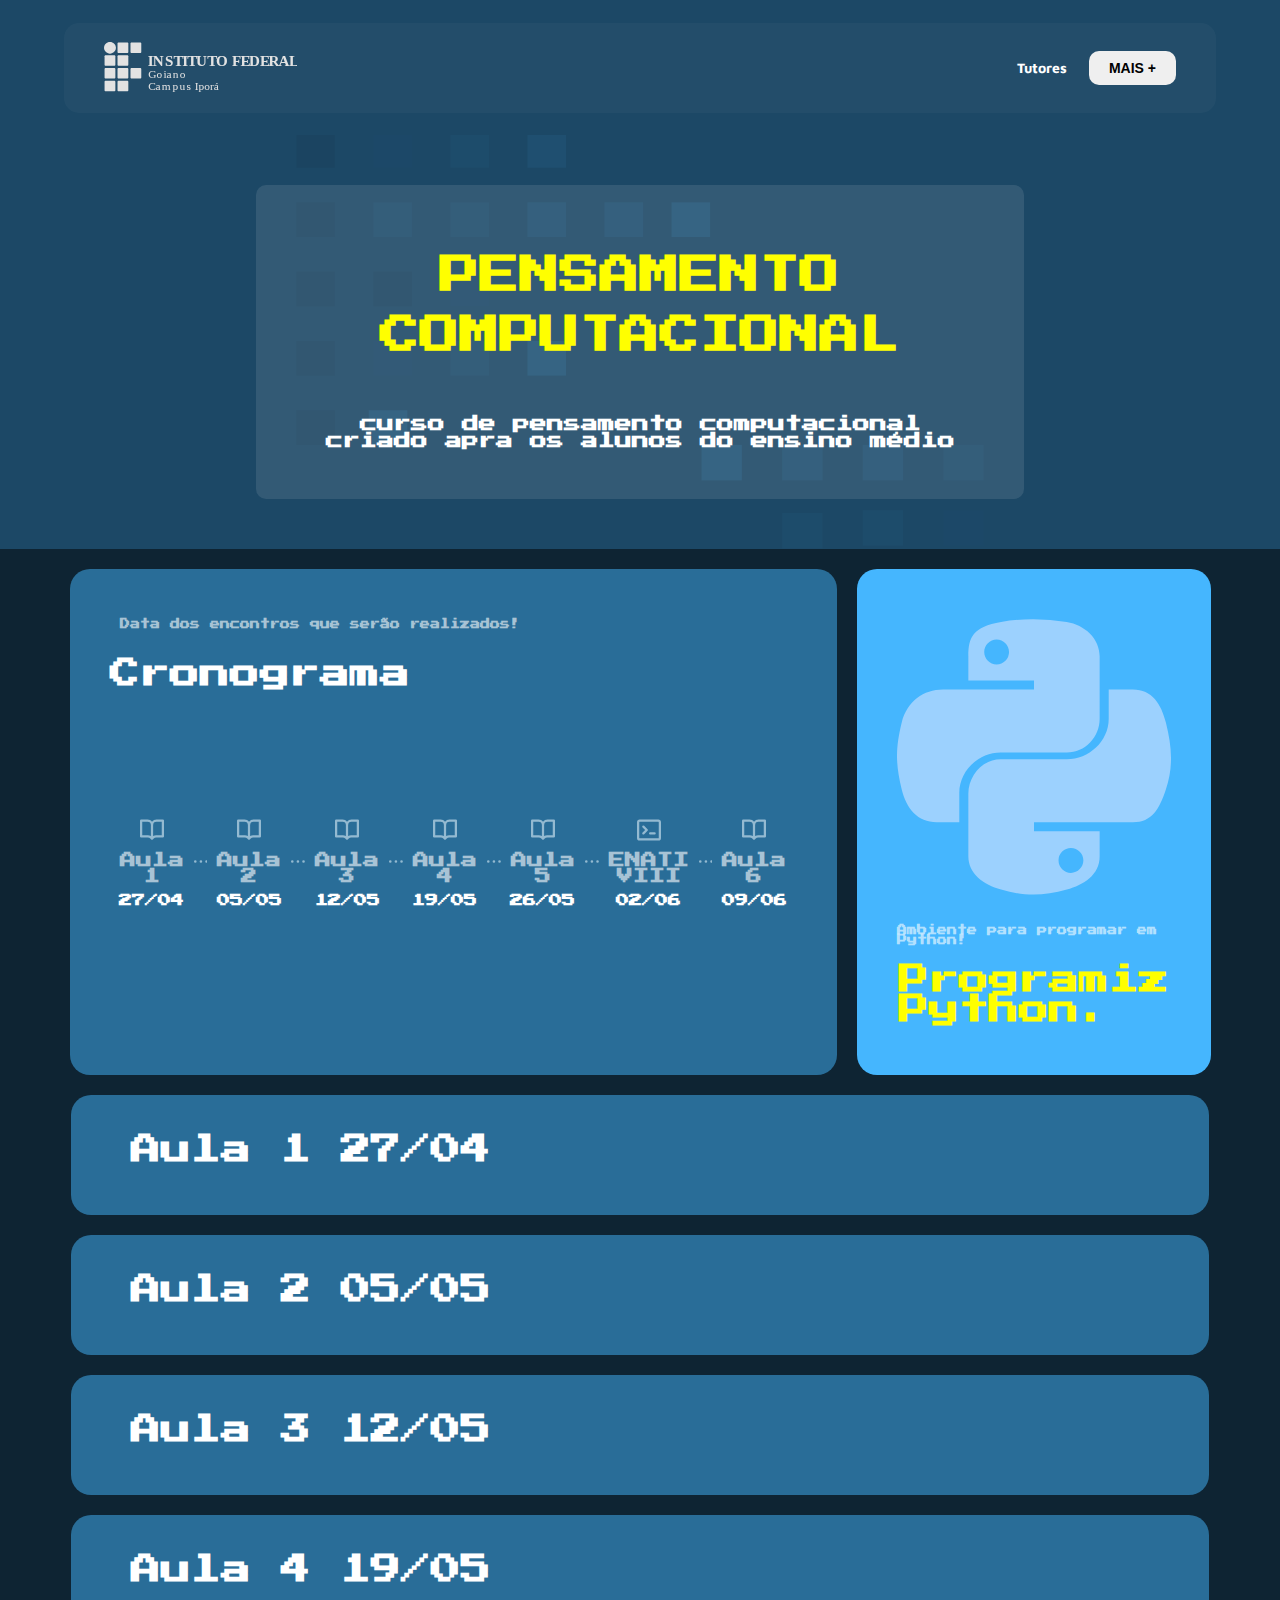
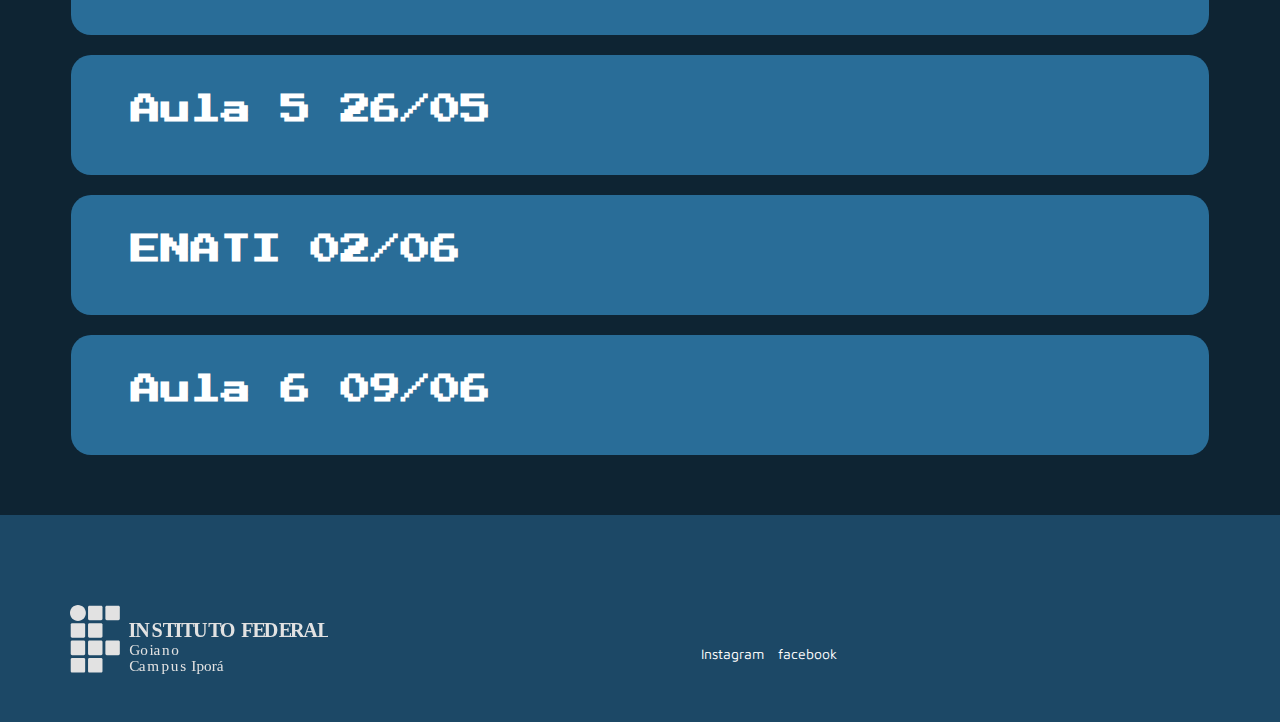
==== commit cf9cf6c4: "Update index.html" ====
--- a/index.html
+++ b/index.html
@@ -112,11 +112,6 @@
 	
 					<div class="nav-menu">
 						<ul>
-<<<<<<< Updated upstream
-
-												
-=======
->>>>>>> Stashed changes
 							<li><a href="tutores.html">Tutores</a></li>
 							
 						</ul>
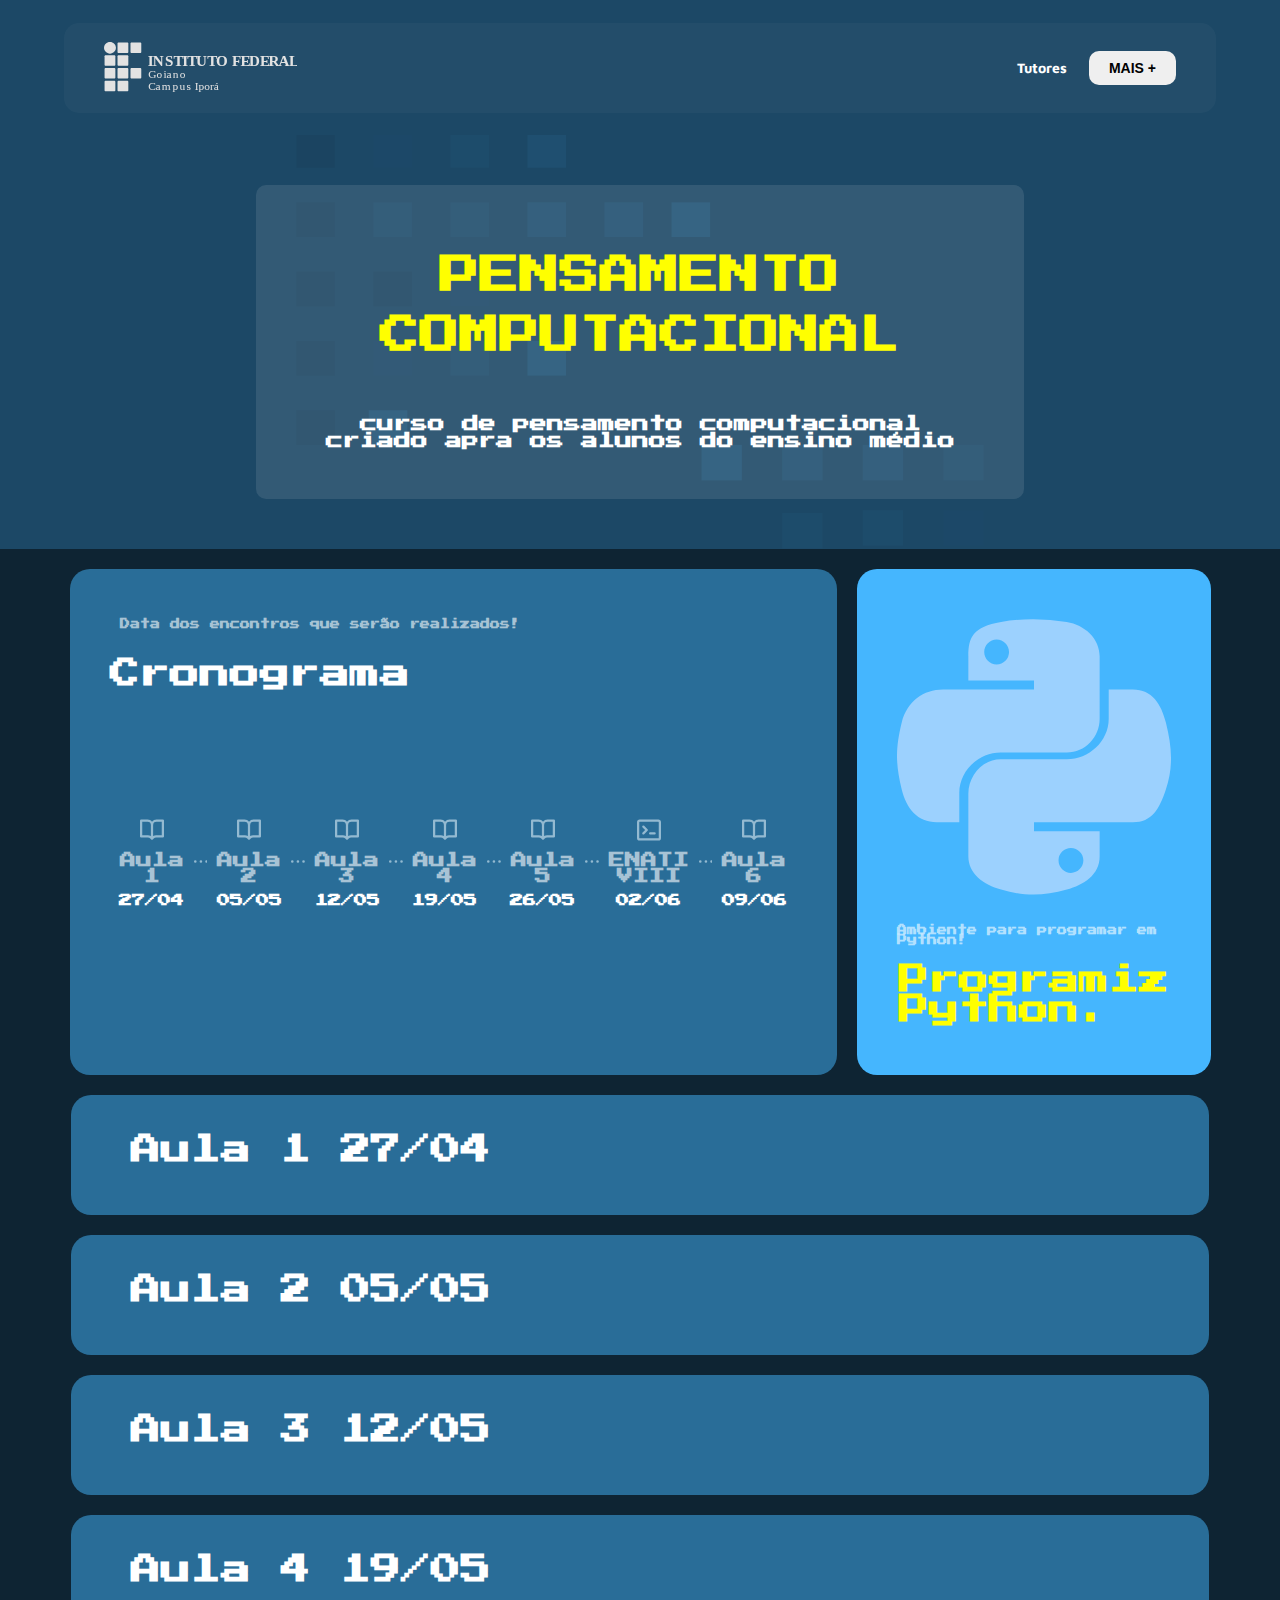
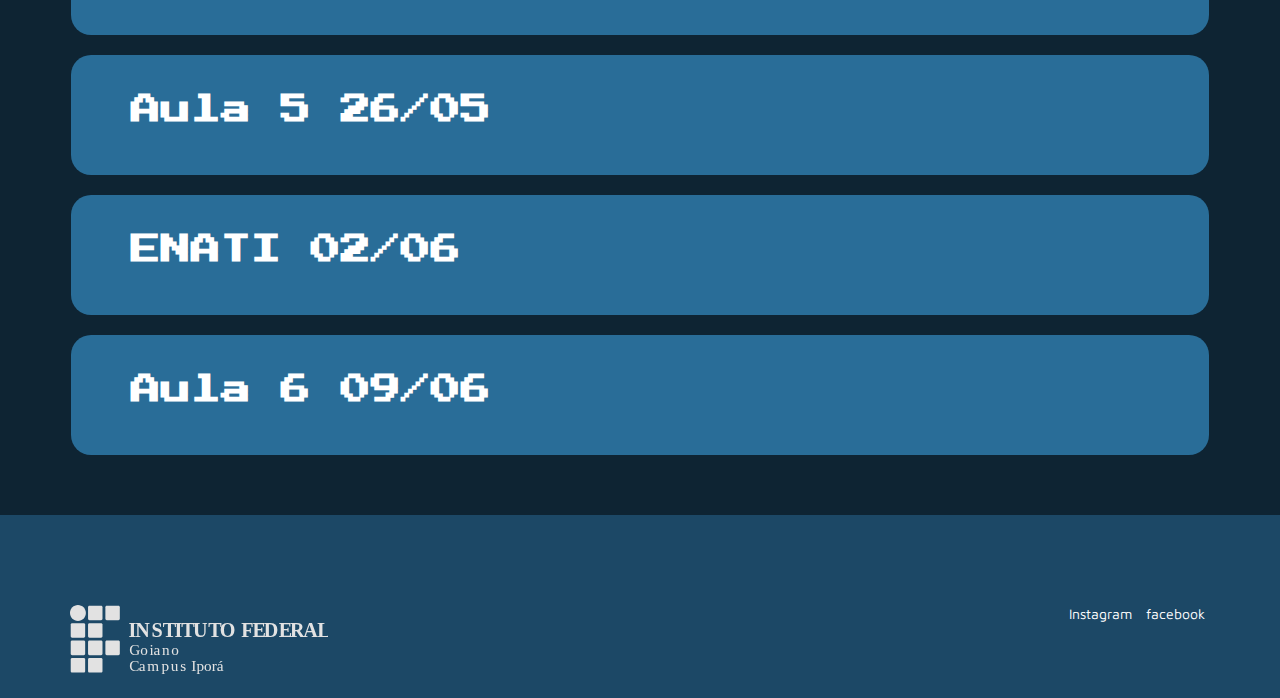
==== commit b7f676bb: "150111052022" ====
--- a/index.html
+++ b/index.html
@@ -363,7 +363,6 @@
 				
 			</div>
 		</footer>
-
 		<script src="javascript/mobile.js"></script>
 	</body>
 </html>
--- a/css/footer.css
+++ b/css/footer.css
@@ -42,9 +42,7 @@
 	list-style: none;
 }
 
-footer .upper .social-media{
-	margin: 4rem auto;
-}
+
 footer .upper .social-media a {
 	text-decoration: none;
 	color: var(--color-secondary);
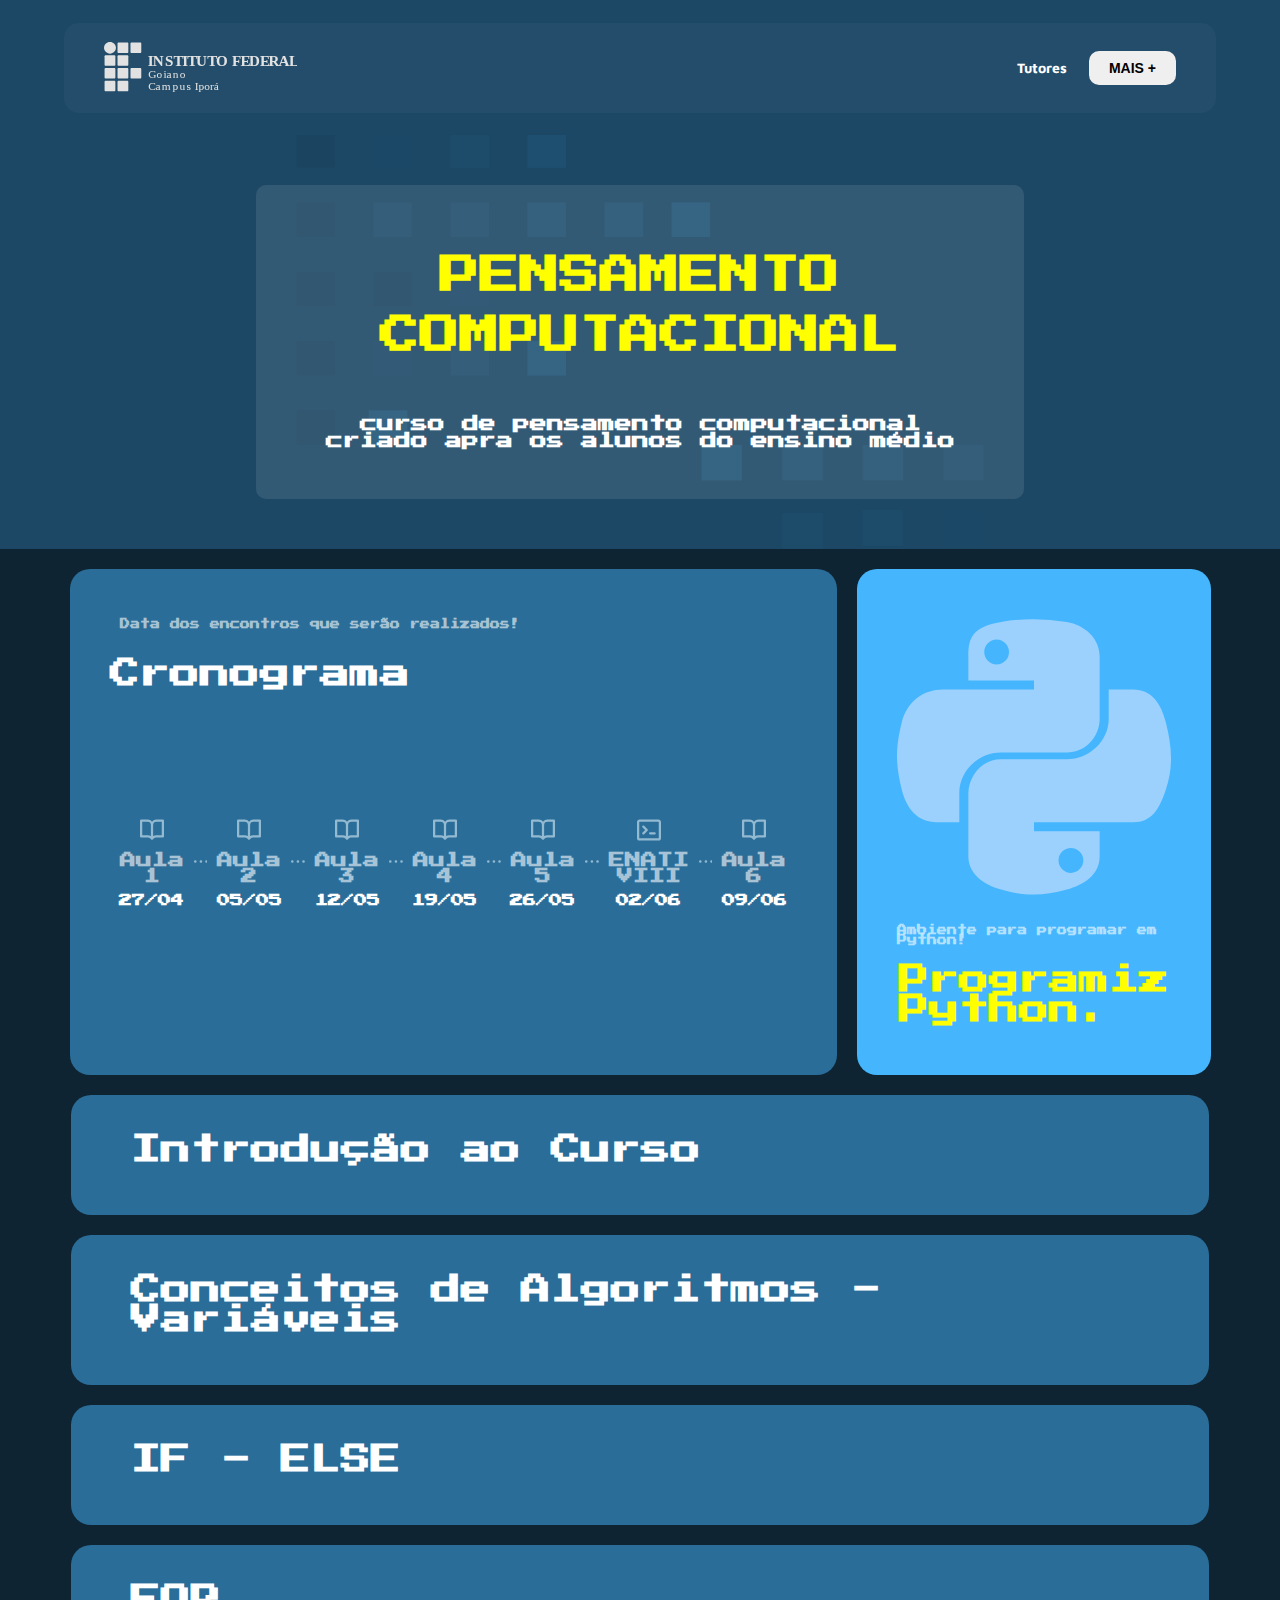
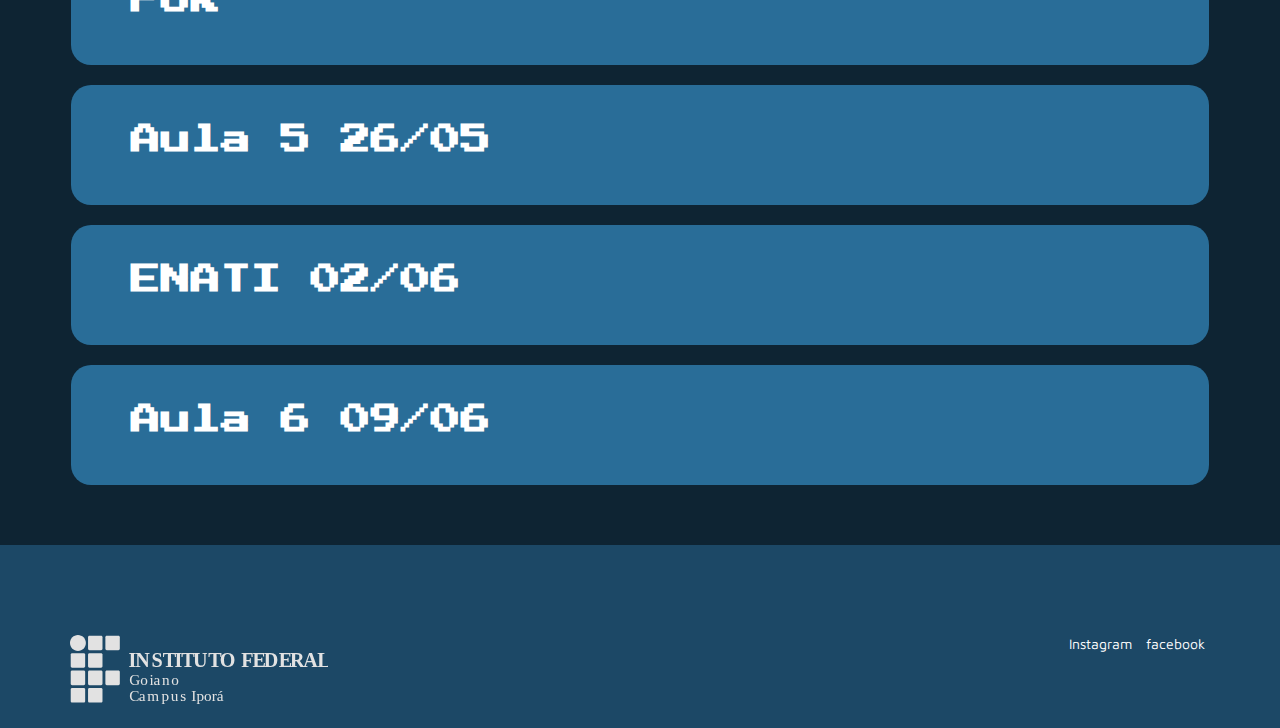
==== commit bcd6ea2e: "Commit 1" ====
--- a/index.html
+++ b/index.html
@@ -264,7 +264,7 @@
 		
 				<div class="card large" id="card-aula1">	
 					<div class="card-content">
-						<h2>Aula 1 27/04</h2>
+						<h2>Introdução ao Curso</h2>
 	
 						<p>
 							
@@ -274,7 +274,7 @@
 
 				<div class="card large" id="card-aula2">	
 					<div class="card-content">
-						<h2>Aula 2 05/05</h2>
+						<h2>Conceitos de Algoritmos - Variáveis</h2>
 	
 						<p>
 							
@@ -284,7 +284,7 @@
 
 				<div class="card large" id="card-aula3">	
 					<div class="card-content">
-						<h2>Aula 3 12/05</h2>
+						<h2>IF - ELSE</h2>
 	
 						<p>
 							
@@ -294,7 +294,7 @@
 
 				<div class="card large" id="card-aula4">	
 					<div class="card-content">
-						<h2>Aula 4 19/05</h2>
+						<h2>FOR</h2>
 	
 						<p>
 							
@@ -338,7 +338,7 @@
 			<div class="upper">
 
 				<div class="img">
-					<img src="images/logoIfCinza.svg" alt="" />
+					<a href="index.html"><img src="images/logoIfCinza.svg" alt="" /></a>
 				</div>
 				
 
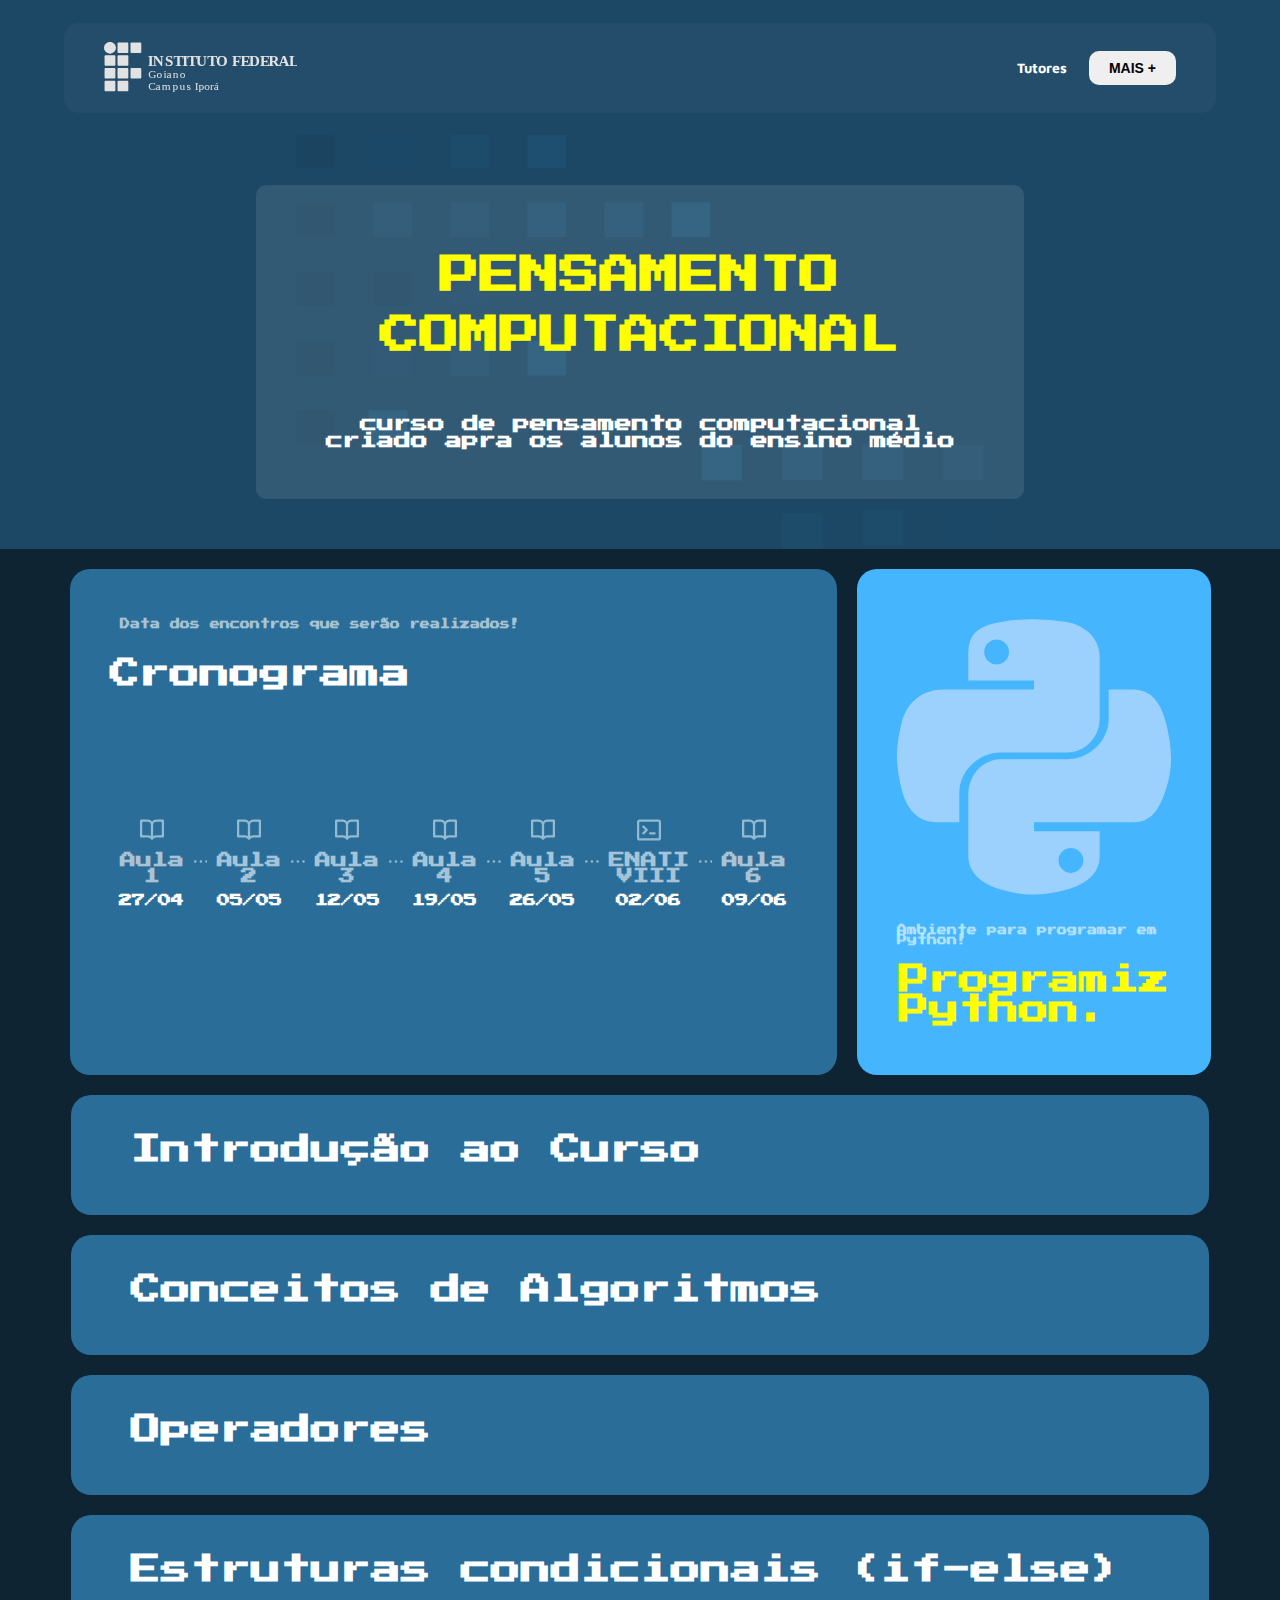
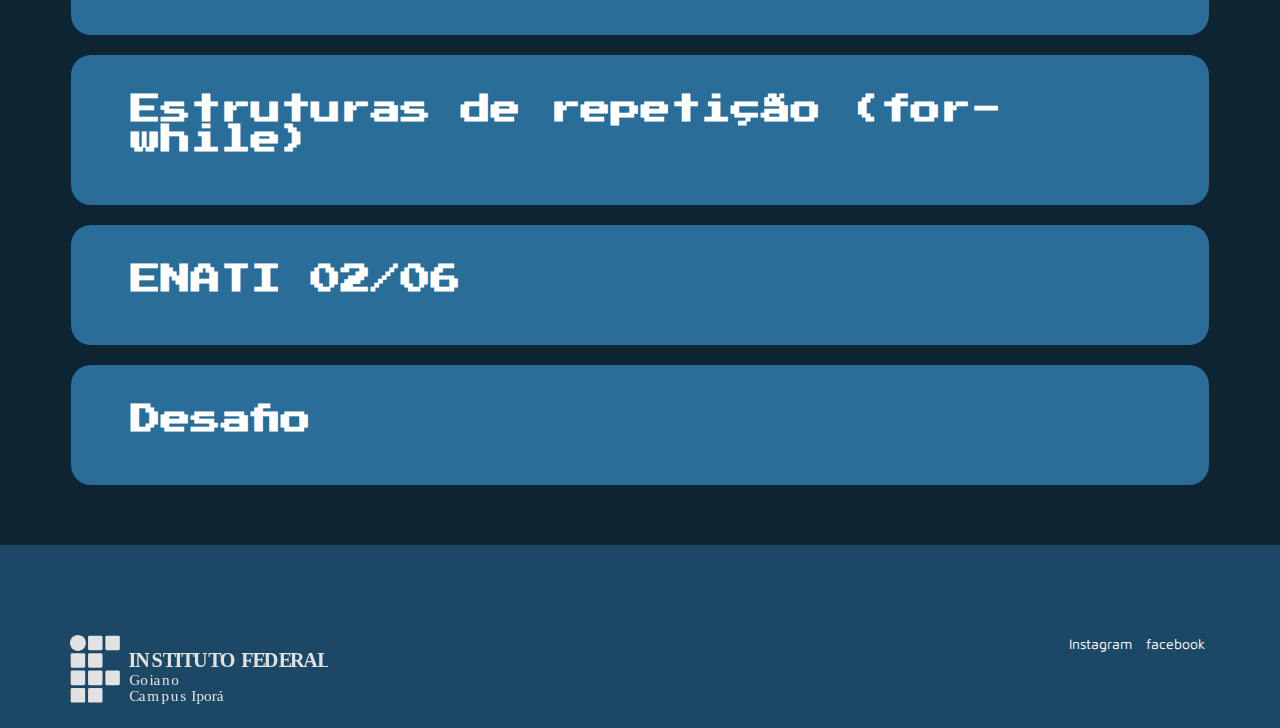
==== commit 0d85476f: "conteudos30/05/22" ====
--- a/index.html
+++ b/index.html
@@ -274,7 +274,17 @@
 
 				<div class="card large" id="card-aula2">	
 					<div class="card-content">
-						<h2>Conceitos de Algoritmos - Variáveis</h2>
+						<h2>Conceitos de Algoritmos</h2>
+	
+						<p>
+							
+						</p>
+					</div>
+				</div>
+
+				<div class="card large" id="card-aula-operadores">	
+					<div class="card-content">
+						<h2>Operadores</h2>
 	
 						<p>
 							
@@ -284,7 +294,7 @@
 
 				<div class="card large" id="card-aula3">	
 					<div class="card-content">
-						<h2>IF - ELSE</h2>
+						<h2>Estruturas condicionais (if-else)</h2>
 	
 						<p>
 							
@@ -294,23 +304,14 @@
 
 				<div class="card large" id="card-aula4">	
 					<div class="card-content">
-						<h2>FOR</h2>
-	
-						<p>
-							
-						</p>
-					</div>
-				</div>
-
-				<div class="card large" id="card-aula5">	
-					<div class="card-content">
-						<h2>Aula 5 26/05</h2>
-	
-						<p>
-							
-						</p>
-					</div>
-				</div>
+						<h2>Estruturas de repetição (for-while)</h2>
+	
+						<p>
+							
+						</p>
+					</div>
+				</div>
+
 
 				<div class="card large" id="card-enati">	
 					<div class="card-content">
@@ -324,7 +325,7 @@
 
 				<div class="card large" id="card-aula6">	
 					<div class="card-content">
-						<h2>Aula 6 09/06</h2>
+						<h2>  Desafio  </h2>
 	
 						<p>
 							
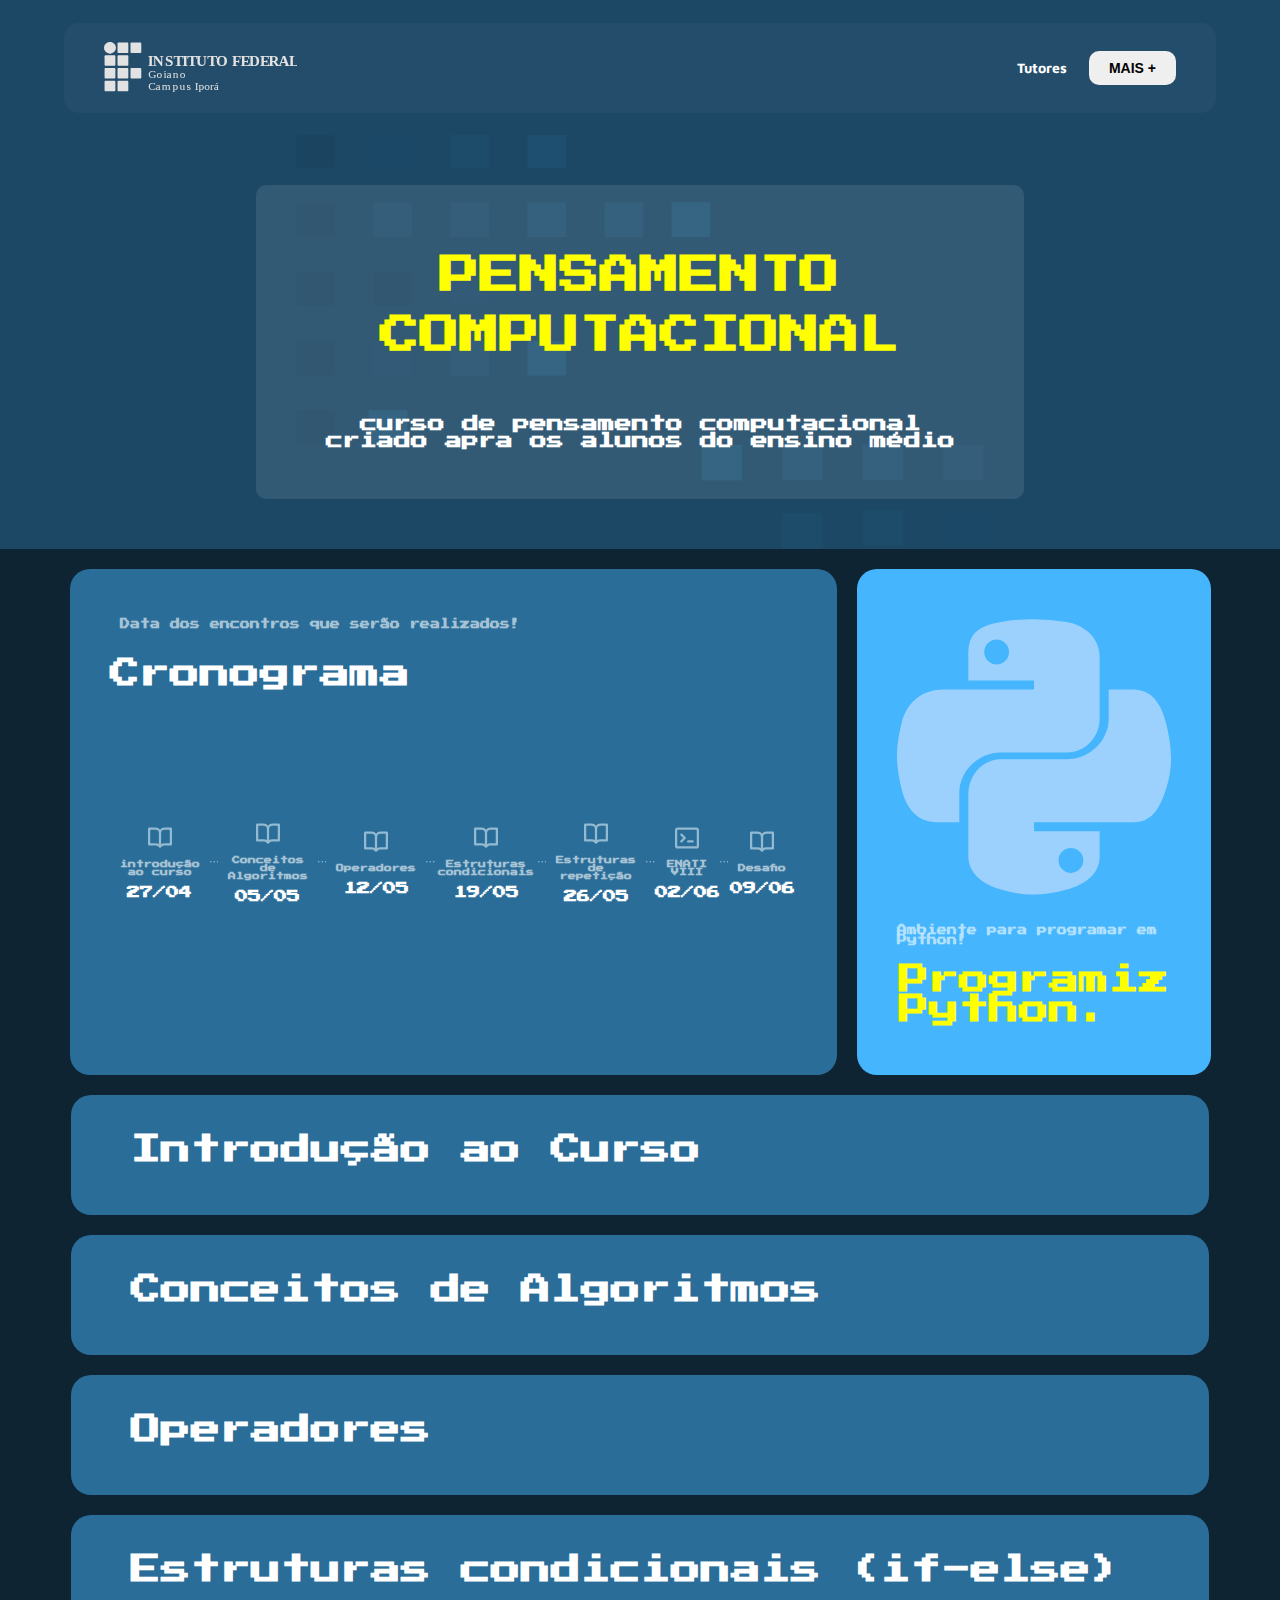
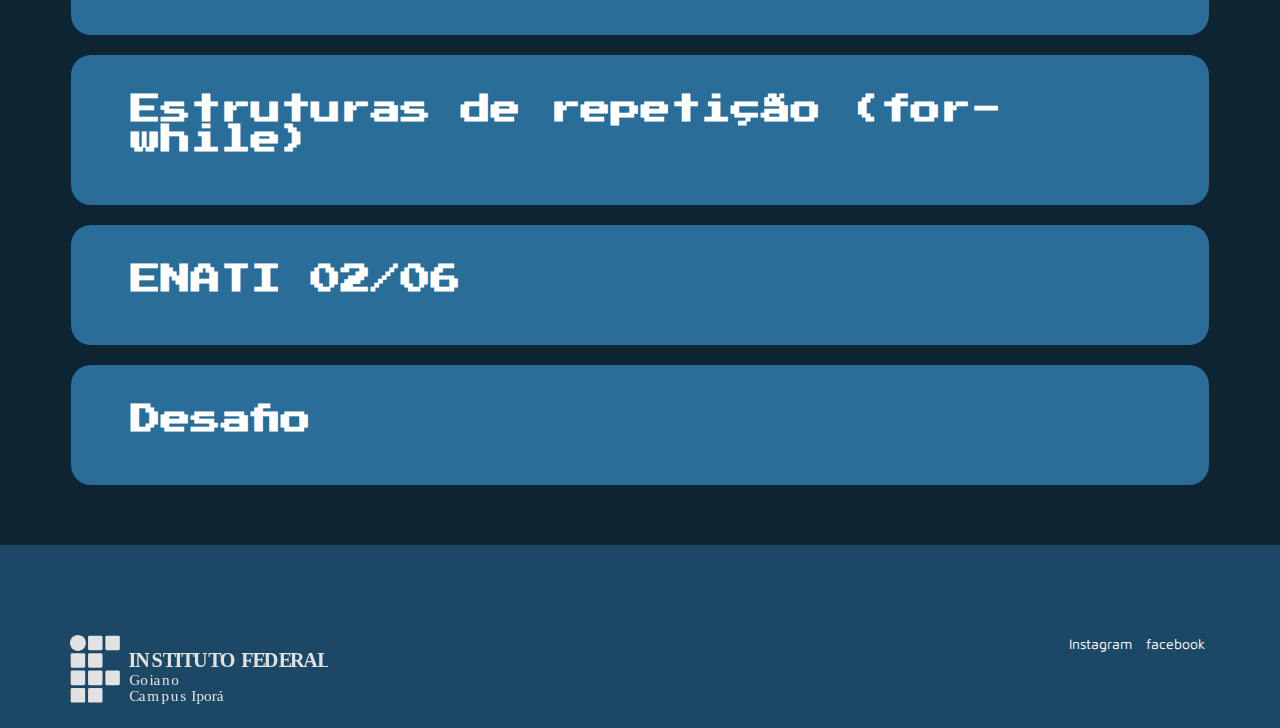
==== commit ebd3d91c: "a" ====
--- a/index.html
+++ b/index.html
@@ -148,7 +148,7 @@
 									<svg xmlns:xlink="http://www.w3.org/1999/xlink" xmlns="http://www.w3.org/2000/svg" aria-hidden="true" height="24" viewBox="0 0 16 16" version="1.1" width="24" data-view-component="true" class="octicon octicon-book mr-2 svg-cronograma">
 										<path fill-rule="evenodd" d="M0 1.75A.75.75 0 01.75 1h4.253c1.227 0 2.317.59 3 1.501A3.744 3.744 0 0111.006 1h4.245a.75.75 0 01.75.75v10.5a.75.75 0 01-.75.75h-4.507a2.25 2.25 0 00-1.591.659l-.622.621a.75.75 0 01-1.06 0l-.622-.621A2.25 2.25 0 005.258 13H.75a.75.75 0 01-.75-.75V1.75zm8.755 3a2.25 2.25 0 012.25-2.25H14.5v9h-3.757c-.71 0-1.4.201-1.992.572l.004-7.322zm-1.504 7.324l.004-5.073-.002-2.253A2.25 2.25 0 005.003 2.5H1.5v9h3.757a3.75 3.75 0 011.994.574z" ></path>
 									</svg>
-									<h4>Aula 1</h4>
+									<h4>introdução ao curso</h4>
 									<h5>27/04</h5>
 								</a>
 							</div>
@@ -162,7 +162,7 @@
 									<svg xmlns:xlink="http://www.w3.org/1999/xlink" xmlns="http://www.w3.org/2000/svg" aria-hidden="true" height="24" viewBox="0 0 16 16" version="1.1" width="24" data-view-component="true" class="octicon octicon-book mr-2 svg-cronograma">
 										<path fill-rule="evenodd" d="M0 1.75A.75.75 0 01.75 1h4.253c1.227 0 2.317.59 3 1.501A3.744 3.744 0 0111.006 1h4.245a.75.75 0 01.75.75v10.5a.75.75 0 01-.75.75h-4.507a2.25 2.25 0 00-1.591.659l-.622.621a.75.75 0 01-1.06 0l-.622-.621A2.25 2.25 0 005.258 13H.75a.75.75 0 01-.75-.75V1.75zm8.755 3a2.25 2.25 0 012.25-2.25H14.5v9h-3.757c-.71 0-1.4.201-1.992.572l.004-7.322zm-1.504 7.324l.004-5.073-.002-2.253A2.25 2.25 0 005.003 2.5H1.5v9h3.757a3.75 3.75 0 011.994.574z" ></path>
 									</svg>
-									<h4>Aula 2</h4>
+									<h4>Conceitos de Algoritmos</h4>
 									<h5>05/05</h5>
 								</a>
 							</div>
@@ -176,7 +176,7 @@
 									<svg xmlns:xlink="http://www.w3.org/1999/xlink" xmlns="http://www.w3.org/2000/svg" aria-hidden="true" height="24" viewBox="0 0 16 16" version="1.1" width="24" data-view-component="true" class="octicon octicon-book mr-2 svg-cronograma">
 										<path fill-rule="evenodd" d="M0 1.75A.75.75 0 01.75 1h4.253c1.227 0 2.317.59 3 1.501A3.744 3.744 0 0111.006 1h4.245a.75.75 0 01.75.75v10.5a.75.75 0 01-.75.75h-4.507a2.25 2.25 0 00-1.591.659l-.622.621a.75.75 0 01-1.06 0l-.622-.621A2.25 2.25 0 005.258 13H.75a.75.75 0 01-.75-.75V1.75zm8.755 3a2.25 2.25 0 012.25-2.25H14.5v9h-3.757c-.71 0-1.4.201-1.992.572l.004-7.322zm-1.504 7.324l.004-5.073-.002-2.253A2.25 2.25 0 005.003 2.5H1.5v9h3.757a3.75 3.75 0 011.994.574z"></path>
 									</svg>
-									<h4>Aula 3</h4>
+									<h4>Operadores</h4>
 									<h5>12/05</h5>
 								</a>
 							</div>
@@ -190,7 +190,7 @@
 									<svg xmlns:xlink="http://www.w3.org/1999/xlink" xmlns="http://www.w3.org/2000/svg" aria-hidden="true" height="24" viewBox="0 0 16 16" version="1.1" width="24" data-view-component="true" class="octicon octicon-book mr-2 svg-cronograma">
 										<path fill-rule="evenodd" d="M0 1.75A.75.75 0 01.75 1h4.253c1.227 0 2.317.59 3 1.501A3.744 3.744 0 0111.006 1h4.245a.75.75 0 01.75.75v10.5a.75.75 0 01-.75.75h-4.507a2.25 2.25 0 00-1.591.659l-.622.621a.75.75 0 01-1.06 0l-.622-.621A2.25 2.25 0 005.258 13H.75a.75.75 0 01-.75-.75V1.75zm8.755 3a2.25 2.25 0 012.25-2.25H14.5v9h-3.757c-.71 0-1.4.201-1.992.572l.004-7.322zm-1.504 7.324l.004-5.073-.002-2.253A2.25 2.25 0 005.003 2.5H1.5v9h3.757a3.75 3.75 0 011.994.574z" ></path>
 									</svg>
-									<h4>Aula 4</h4>
+									<h4>Estruturas condicionais</h4>
 									<h5>19/05</h5>
 								</a>
 							</div>
@@ -204,7 +204,7 @@
 									<svg xmlns:xlink="http://www.w3.org/1999/xlink" xmlns="http://www.w3.org/2000/svg" aria-hidden="true" height="24" viewBox="0 0 16 16" version="1.1" width="24" data-view-component="true" class="octicon octicon-book mr-2 svg-cronograma">
 										<path fill-rule="evenodd" d="M0 1.75A.75.75 0 01.75 1h4.253c1.227 0 2.317.59 3 1.501A3.744 3.744 0 0111.006 1h4.245a.75.75 0 01.75.75v10.5a.75.75 0 01-.75.75h-4.507a2.25 2.25 0 00-1.591.659l-.622.621a.75.75 0 01-1.06 0l-.622-.621A2.25 2.25 0 005.258 13H.75a.75.75 0 01-.75-.75V1.75zm8.755 3a2.25 2.25 0 012.25-2.25H14.5v9h-3.757c-.71 0-1.4.201-1.992.572l.004-7.322zm-1.504 7.324l.004-5.073-.002-2.253A2.25 2.25 0 005.003 2.5H1.5v9h3.757a3.75 3.75 0 011.994.574z" ></path>
 									</svg>
-									<h4>Aula 5</h4>
+									<h4>Estruturas de repetição</h4>
 									<h5>26/05</h5>
 								</a>
 							</div>
@@ -232,7 +232,7 @@
 									<svg xmlns:xlink="http://www.w3.org/1999/xlink" xmlns="http://www.w3.org/2000/svg" aria-hidden="true" height="24" viewBox="0 0 16 16" version="1.1" width="24" data-view-component="true" class="octicon octicon-book mr-2 svg-cronograma">
 										<path fill-rule="evenodd" d="M0 1.75A.75.75 0 01.75 1h4.253c1.227 0 2.317.59 3 1.501A3.744 3.744 0 0111.006 1h4.245a.75.75 0 01.75.75v10.5a.75.75 0 01-.75.75h-4.507a2.25 2.25 0 00-1.591.659l-.622.621a.75.75 0 01-1.06 0l-.622-.621A2.25 2.25 0 005.258 13H.75a.75.75 0 01-.75-.75V1.75zm8.755 3a2.25 2.25 0 012.25-2.25H14.5v9h-3.757c-.71 0-1.4.201-1.992.572l.004-7.322zm-1.504 7.324l.004-5.073-.002-2.253A2.25 2.25 0 005.003 2.5H1.5v9h3.757a3.75 3.75 0 011.994.574z" ></path>
 									</svg>
-									<h4>Aula 6</h4>
+									<h4>Desafio</h4>
 									<h5>09/06</h5>
 								</a>
 							</div>
--- a/css/cronograma.css
+++ b/css/cronograma.css
@@ -7,6 +7,10 @@
     align-items: center;
     justify-content: space-evenly;
     flex-wrap: nowrap;
+}
+
+.cronograma h4{
+    font-size: 8px;
 }
 
 
